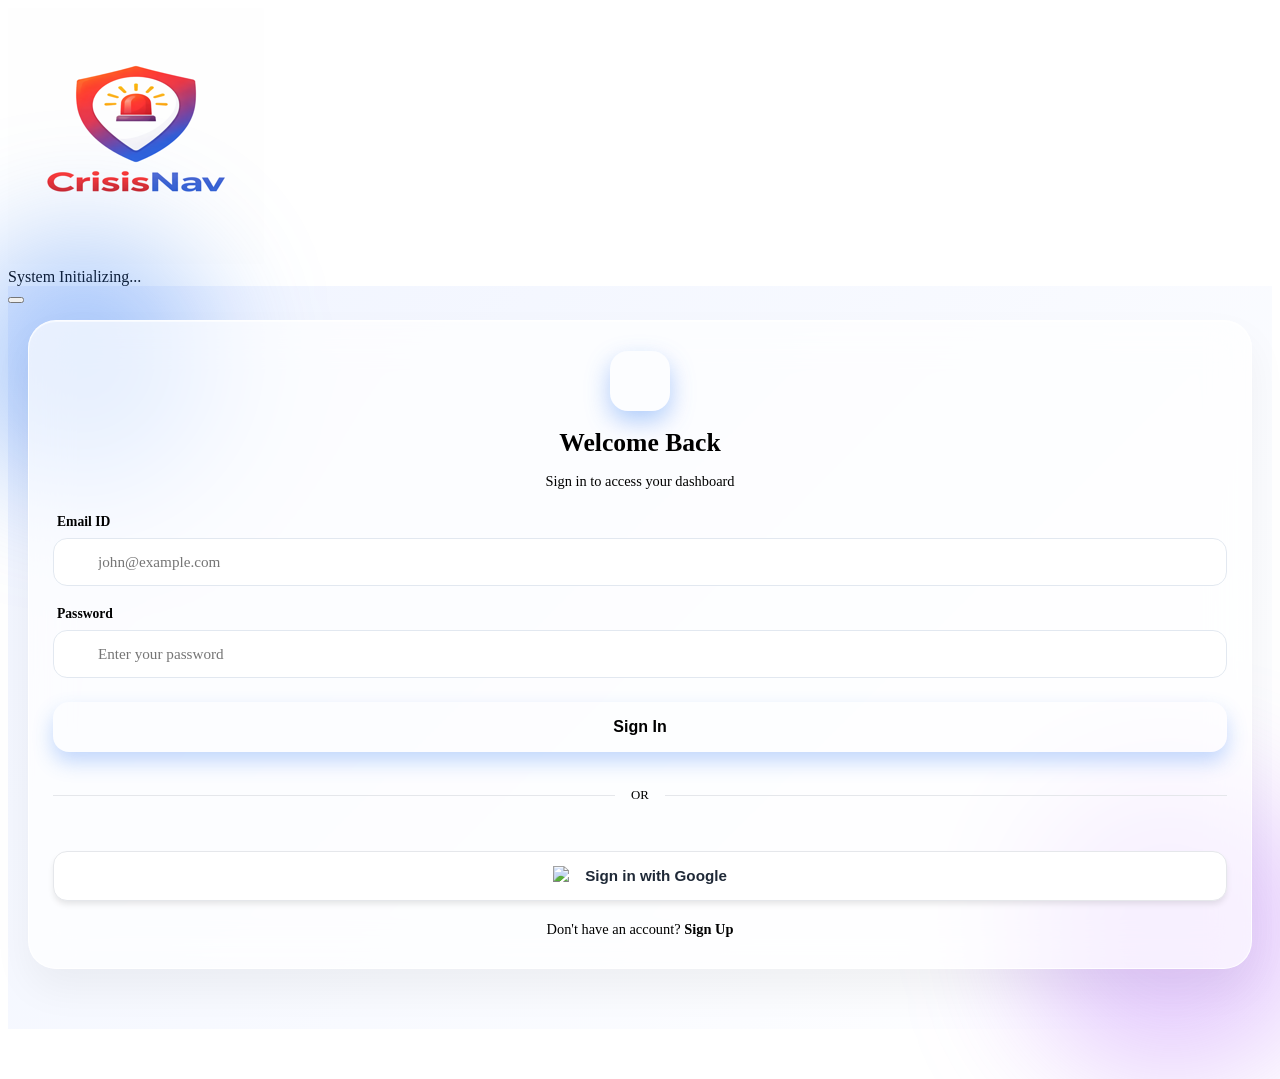
==== my-crises.html @ ae07eeb9 "feat: PWA transformation, profile/auth sync, and new mission-control branding" ====
<!DOCTYPE html>
<html lang="en">
<head>
    <meta charset="UTF-8">
    <meta name="viewport" content="width=device-width, initial-scale=1.0">
    <title>My Crises - Crisis Navigation System</title>
    <!-- Fonts -->
    <link rel="preconnect" href="https://fonts.googleapis.com">
    <link rel="preconnect" href="https://fonts.gstatic.com" crossorigin>
    <link href="https://fonts.googleapis.com/css2?family=Inter:wght@400;500;600;700&family=Outfit:wght@500;600;700&display=swap" rel="stylesheet">
    <!-- Icons -->
    <script src="https://unpkg.com/@phosphor-icons/web@2.0.3"></script>
    <meta name="theme-color" content="#3b82f6">
    <link rel="manifest" href="manifest.json">
    <link rel="apple-touch-icon" href="assets/logo.png">

    <!-- PWA Registration -->
    <script>
        if ('serviceWorker' in navigator) {
            window.addEventListener('load', () => {
                navigator.serviceWorker.register('service-worker.js')
                    .then(reg => console.log('Service Worker Registered'))
                    .catch(err => console.log('Service Worker Registration Failed:', err));
            });
        }
    </script>
    
    <!-- Instant Auth Guard & Logout -->
    <script type="module">
        import { supabase } from './supabase.js'
        
        const { data: { session }, error } = await supabase.auth.getSession();
        
        if (!session && localStorage.getItem('isLoggedIn') !== 'true') {
            window.location.replace('signin.html');
        } else if (session) {
            // Ensure localStorage reflects Supabase state for legacy code
            localStorage.setItem('isLoggedIn', 'true');
        }

        // Handle Logout
        document.querySelectorAll('.logout-btn').forEach(btn => {
            btn.addEventListener('click', async (e) => {
                e.preventDefault();
                await supabase.auth.signOut();
                localStorage.removeItem('isLoggedIn');
                window.location.replace('signin.html');
            });
        });
    </script>
</head>
<body>
    <!-- Loading Overlay -->
    <div id="loading-overlay">
        <div class="loader-content">
            <img src="assets/logo.png" class="loader-logo" alt="CrisisNav Logo">
            <div class="loader-progress-container">
                <div class="loader-progress-bar"></div>
            </div>
            <div class="loader-status">System Initializing...</div>
        </div>
    </div>

    <div class="menu-overlay" id="menu-overlay"></div>
    <div class="side-menu" id="side-menu">
        <div class="menu-header">
            <div class="menu-logo">
                <i class="ph-fill ph-shield-check"></i>
                <h2>CrisisNav</h2>
            </div>

            <div class="menu-user-info">
                <div class="menu-user-avatar">
                    <img src="https://images.unsplash.com/photo-1539571696357-5a69c17a67c6?w=100&h=100&fit=crop" alt="Avatar" class="profile-pic-img">
                </div>
                <div class="menu-user-details">
                    <h3 class="profile-display-name">User</h3>
                    <p class="profile-display-role">Crisis Responder</p>
                </div>
            </div>
        </div>
        <div class="menu-links">
            <a href="index.html" class="menu-link"><i class="ph-bold ph-house"></i> Home</a>
            <a href="my-crises.html" class="menu-link active"><i class="ph-bold ph-briefcase"></i> My Crises</a>
            <a href="reports.html" class="menu-link"><i class="ph-bold ph-file-text"></i> Reports</a>
            <a href="settings.html" class="menu-link"><i class="ph-bold ph-gear"></i> Settings</a>
            <a href="profile.html" class="menu-link"><i class="ph-bold ph-user-circle"></i> Profile</a>
        </div>
        <div class="menu-recent-activity">
            <h3>Recent System Activity</h3>
            <div id="sidebar-activity-list" class="sidebar-activity-list">
                <!-- Activities will be injected here by JS -->
                <div class="sidebar-activity-placeholder">No activities recorded in this session</div>
            </div>
        </div>
        <div class="menu-footer">
            <a href="#" class="logout-btn"><i class="ph-bold ph-sign-out"></i> Log Out</a>
        </div>
    </div>

    <div class="app-container">
        <!-- Header -->
        <header class="app-header">
            <div class="header-left">
                <button id="menu-toggle" class="icon-btn"><i class="ph-bold ph-list"></i></button>
                <h1 class="app-title">My Crises</h1>
            </div>
            <div class="header-right">
                <div class="profile-pic">
                    <img src="https://images.unsplash.com/photo-1539571696357-5a69c17a67c6?w=100&h=100&fit=crop" alt="Profile">
                </div>
            </div>
        </header>

        <!-- Main Content -->
        <main class="app-main">
            <!-- Active Crises -->
            <section class="activity-section">
                <div class="section-header">
                    <h3>Active Emergencies</h3>
                    <div class="step-count-badge" style="width:24px;height:24px;font-size:0.8rem">1</div>
                </div>
                <div class="activity-list">
                    <div class="activity-item" style="padding: 12px; border: 1px solid #3b82f644; border-radius: 12px; background: #fff; box-shadow: 0 4px 12px rgba(59, 130, 246, 0.1);">
                        <div class="activity-icon fire"><i class="ph-fill ph-fire"></i></div>
                        <div class="activity-content">
                            <p style="font-size: 1rem; font-weight: 700; margin-bottom: 4px;">Building Fire</p>
                            <span style="color: var(--fire); font-weight: 600;">Status: Evacuating</span>
                        </div>
                        <button class="more-btn"><i class="ph-bold ph-caret-right"></i></button>
                    </div>
                </div>
            </section>

            <!-- Past Crises -->
            <section class="activity-section">
                <div class="section-header">
                    <h3>Past Incidents</h3>
                </div>
                <div class="activity-list">
                    <!-- Past Incident 1 -->
                    <div class="activity-item">
                        <div class="activity-icon" style="background: var(--medical);"><i class="ph-fill ph-heartbeat"></i></div>
                        <div class="activity-content">
                            <p>Medical Emergency - Floor 3</p>
                            <span>Resolved • Oct 12, 2023</span>
                        </div>
                    </div>
                    <!-- Past Incident 2 -->
                    <div class="activity-item">
                        <div class="activity-icon" style="background: var(--chemical);"><i class="ph-fill ph-flask"></i></div>
                        <div class="activity-content">
                            <p>Chemical Spill - Lab B</p>
                            <span>Resolved • Sep 04, 2023</span>
                        </div>
                    </div>
                    <!-- Past Incident 3 -->
                    <div class="activity-item">
                        <div class="activity-icon" style="background: var(--accident);"><i class="ph-fill ph-car-profile"></i></div>
                        <div class="activity-content">
                            <p>Vehicle Collision - Parking</p>
                            <span>Resolved • May 22, 2023</span>
                        </div>
                    </div>
                </div>
            </section>
        </main>

        <!-- Bottom Tab Bar -->
        <nav class="app-nav">
            <button class="nav-item">
                <i class="ph-bold ph-house"></i>
                <span>Home</span>
            </button>
            <button class="nav-item active">
                <div class="nav-badge">1</div>
                <i class="ph-fill ph-briefcase"></i>
                <span>My Crisis</span>
            </button>
            <button id="voice-btn" class="nav-mic-btn">
                <div class="mic-inner">
                    <i class="ph-fill ph-microphone"></i>
                </div>
            </button>
            <button class="nav-item">
                <i class="ph-bold ph-file-text"></i>
                <span>Reports</span>
            </button>
            <button class="nav-item">
                <i class="ph-bold ph-gear"></i>
                <span>Settings</span>
            </button>
        </nav>
    </div>

    <!-- Smart Recommendation Modal (Reused) -->
    <div id="recommendation-modal" class="modal-overlay">
        <div class="modal-content glass-card">
            <div class="modal-header">
                <div class="ai-badge"><i class="ph-fill ph-sparkles"></i> AI Recommendation</div>
                <button id="close-recommendation" class="close-btn">&times;</button>
            </div>
            <div class="modal-body">
                <h2 id="rec-title">Detected Crisis</h2>
                <p id="rec-desc">Are you experiencing a situation? Here is the suggested response flow.</p>
                <div id="rec-suggestion" class="suggestion-box">
                </div>
            </div>
            <div class="modal-footer">
                <button id="btn-cancel-rec" class="btn-secondary">Ignore</button>
                <button id="btn-approve-rec" class="btn-primary">Start Flow</button>
            </div>
        </div>
    </div>

    <script src="app.js"></script>
</body>
</html>
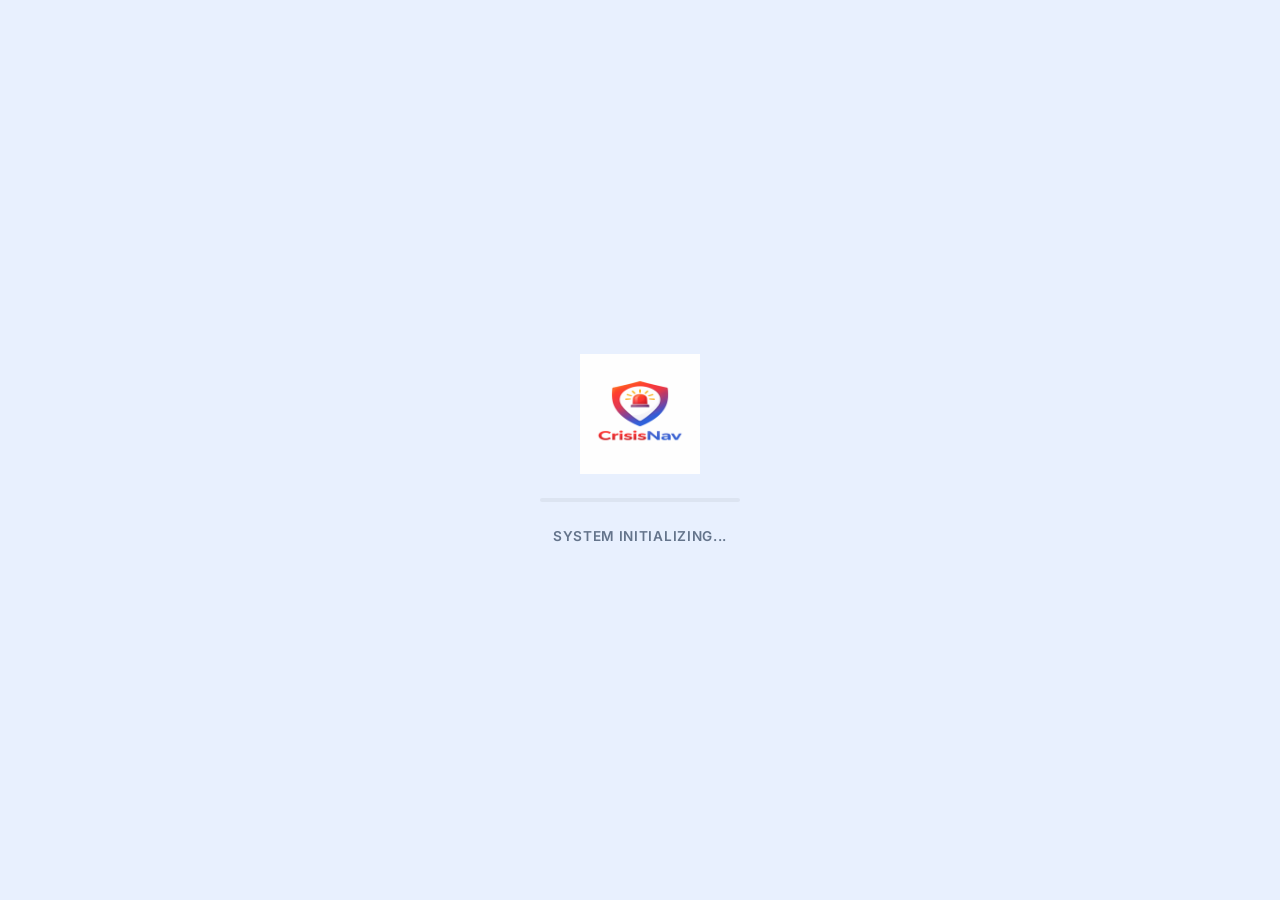
==== commit b828cd46: "feat: Premium UI/UX Overhaul - Mission Control Redesign" ====
--- a/my-crises.html
+++ b/my-crises.html
@@ -10,6 +10,7 @@
     <link href="https://fonts.googleapis.com/css2?family=Inter:wght@400;500;600;700&family=Outfit:wght@500;600;700&display=swap" rel="stylesheet">
     <!-- Icons -->
     <script src="https://unpkg.com/@phosphor-icons/web@2.0.3"></script>
+    <link rel="stylesheet" href="style.css">
     <meta name="theme-color" content="#3b82f6">
     <link rel="manifest" href="manifest.json">
     <link rel="apple-touch-icon" href="assets/logo.png">
@@ -118,16 +119,20 @@
             <section class="activity-section">
                 <div class="section-header">
                     <h3>Active Emergencies</h3>
-                    <div class="step-count-badge" style="width:24px;height:24px;font-size:0.8rem">1</div>
+                    <div class="step-count-badge" style="background: var(--fire); color: white; width:26px; height:26px;">1</div>
                 </div>
                 <div class="activity-list">
-                    <div class="activity-item" style="padding: 12px; border: 1px solid #3b82f644; border-radius: 12px; background: #fff; box-shadow: 0 4px 12px rgba(59, 130, 246, 0.1);">
-                        <div class="activity-icon fire"><i class="ph-fill ph-fire"></i></div>
-                        <div class="activity-content">
-                            <p style="font-size: 1rem; font-weight: 700; margin-bottom: 4px;">Building Fire</p>
-                            <span style="color: var(--fire); font-weight: 600;">Status: Evacuating</span>
+                    <div class="setting-card haptic-btn" style="border-left: 4px solid var(--fire); background: rgba(239, 68, 68, 0.05);">
+                        <div class="setting-item" style="border: none; padding: 0;">
+                            <div class="setting-info">
+                                <div class="setting-icon-box" style="background: var(--fire); color: white;"><i class="ph-fill ph-fire"></i></div>
+                                <div class="setting-text">
+                                    <h4>Building Fire</h4>
+                                    <p style="color: var(--fire); font-weight: 700;">Status: Mandatory Evacuation</p>
+                                </div>
+                            </div>
+                            <button class="icon-btn" style="color: var(--fire);"><i class="ph-bold ph-caret-right"></i></button>
                         </div>
-                        <button class="more-btn"><i class="ph-bold ph-caret-right"></i></button>
                     </div>
                 </div>
             </section>
@@ -135,31 +140,33 @@
             <!-- Past Crises -->
             <section class="activity-section">
                 <div class="section-header">
-                    <h3>Past Incidents</h3>
+                    <h3>Incident Archive</h3>
                 </div>
                 <div class="activity-list">
                     <!-- Past Incident 1 -->
-                    <div class="activity-item">
-                        <div class="activity-icon" style="background: var(--medical);"><i class="ph-fill ph-heartbeat"></i></div>
-                        <div class="activity-content">
-                            <p>Medical Emergency - Floor 3</p>
-                            <span>Resolved • Oct 12, 2023</span>
+                    <div class="setting-card">
+                        <div class="setting-item">
+                            <div class="setting-info">
+                                <div class="setting-icon-box" style="background: var(--medical); color: white;"><i class="ph-fill ph-heartbeat"></i></div>
+                                <div class="setting-text">
+                                    <h4>Medical Emergency - Room 302</h4>
+                                    <p>Resolved successfully • Oct 12, 2023</p>
+                                </div>
+                            </div>
+                            <i class="ph-bold ph-check-circle" style="color: #10b981; font-size: 20px;"></i>
                         </div>
                     </div>
                     <!-- Past Incident 2 -->
-                    <div class="activity-item">
-                        <div class="activity-icon" style="background: var(--chemical);"><i class="ph-fill ph-flask"></i></div>
-                        <div class="activity-content">
-                            <p>Chemical Spill - Lab B</p>
-                            <span>Resolved • Sep 04, 2023</span>
-                        </div>
-                    </div>
-                    <!-- Past Incident 3 -->
-                    <div class="activity-item">
-                        <div class="activity-icon" style="background: var(--accident);"><i class="ph-fill ph-car-profile"></i></div>
-                        <div class="activity-content">
-                            <p>Vehicle Collision - Parking</p>
-                            <span>Resolved • May 22, 2023</span>
+                    <div class="setting-card">
+                        <div class="setting-item">
+                            <div class="setting-info">
+                                <div class="setting-icon-box" style="background: var(--chemical); color: white;"><i class="ph-fill ph-flask"></i></div>
+                                <div class="setting-text">
+                                    <h4>Chemical Spill - Laboratory B</h4>
+                                    <p>Resolved by Hazmat • Sep 04, 2023</p>
+                                </div>
+                            </div>
+                            <i class="ph-bold ph-check-circle" style="color: #10b981; font-size: 20px;"></i>
                         </div>
                     </div>
                 </div>
--- a/style.css
+++ b/style.css
@@ -0,0 +1,1560 @@
+:root {
+    --bg-color: #e8f0fe;
+    --primary-blue: #3b82f6;
+    --text-dark: #1e293b;
+    --text-muted: #64748b;
+    --white: #ffffff;
+    --fire: #ef4444;
+    --accident: #f59e0b;
+    --chemical: #06b6d4;
+    --medical: #3b82f6;
+    --glass-bg: rgba(255, 255, 255, 0.85);
+    --glass-border: rgba(255, 255, 255, 0.5);
+    --shadow: 0 12px 40px rgba(0, 0, 0, 0.08);
+    --radius: 24px;
+    --font-main: 'Inter', sans-serif;
+    --font-heading: 'Outfit', sans-serif;
+
+    /* Advanced Glass Levels */
+    --glass-1: rgba(255, 255, 255, 0.7);
+    --glass-2: rgba(255, 255, 255, 0.1);
+    --glass-border: rgba(255, 255, 255, 0.4);
+
+    /* Premium Shadows */
+    --shadow-soft: 0 10px 30px -10px rgba(0, 0, 0, 0.1);
+    --shadow-deep: 0 20px 50px -15px rgba(0, 0, 0, 0.2);
+    --shadow-glow: 0 0 20px rgba(59, 130, 246, 0.15);
+
+    /* Interaction Tokens */
+    --haptic-scale: scale(0.97);
+    --haptic-glow: 0 0 15px rgba(59, 130, 246, 0.4);
+}
+
+/* Base UI Evolution */
+.glass-card {
+    background: var(--glass-bg);
+    backdrop-filter: blur(12px);
+    -webkit-backdrop-filter: blur(12px);
+    border: 1px solid var(--glass-border);
+    border-radius: var(--radius);
+    box-shadow: var(--shadow-soft);
+}
+
+.premium-card {
+    background: linear-gradient(135deg, rgba(255, 255, 255, 0.9), rgba(255, 255, 255, 0.7));
+    border: 1px solid rgba(255, 255, 255, 0.8);
+    border-radius: var(--radius);
+    box-shadow: var(--shadow-deep);
+    transition: all 0.3s cubic-bezier(0.4, 0, 0.2, 1);
+}
+
+.premium-card:hover {
+    transform: translateY(-4px);
+    box-shadow: 0 25px 60px -20px rgba(0, 0, 0, 0.15);
+}
+
+.haptic-btn {
+    transition: all 0.2s cubic-bezier(0.4, 0, 0.2, 1);
+}
+
+.haptic-btn:active {
+    transform: var(--haptic-scale);
+}
+
+.glow-btn:hover {
+    box-shadow: var(--haptic-glow);
+}
+
+/* Premium Settings Components */
+.setting-card {
+    background: var(--glass-bg);
+    backdrop-filter: blur(12px);
+    -webkit-backdrop-filter: blur(12px);
+    border: 1px solid var(--glass-border);
+    border-radius: var(--radius);
+    padding: 24px;
+    margin-bottom: 24px;
+    box-shadow: var(--shadow-soft);
+    position: relative;
+    overflow: hidden;
+    transition: all 0.3s ease;
+}
+
+.setting-card:hover {
+    box-shadow: var(--shadow-deep);
+    border-color: rgba(59, 130, 246, 0.3);
+}
+
+.setting-card-title {
+    font-size: 0.85rem;
+    font-weight: 700;
+    color: var(--text-muted);
+    text-transform: uppercase;
+    letter-spacing: 0.1em;
+    margin-bottom: 20px;
+    display: block;
+}
+
+.setting-item {
+    display: flex;
+    align-items: center;
+    justify-content: space-between;
+    padding: 18px 0;
+    border-bottom: 1px solid rgba(0, 0, 0, 0.05);
+}
+
+.setting-item:last-child {
+    border-bottom: none;
+    padding-bottom: 0;
+}
+
+.setting-info {
+    display: flex;
+    align-items: center;
+    gap: 16px;
+}
+
+.setting-icon-box {
+    width: 44px;
+    height: 44px;
+    border-radius: 12px;
+    background: rgba(59, 130, 246, 0.1);
+    color: var(--primary-blue);
+    display: flex;
+    align-items: center;
+    justify-content: center;
+    font-size: 22px;
+    transition: all 0.3s ease;
+}
+
+.setting-item:hover .setting-icon-box {
+    background: var(--primary-blue);
+    color: var(--white);
+    transform: scale(1.05);
+}
+
+.setting-text h4 {
+    font-size: 1rem;
+    font-weight: 700;
+    color: var(--text-dark);
+    margin-bottom: 4px;
+}
+
+.setting-text p {
+    font-size: 0.8rem;
+    color: var(--text-muted);
+}
+
+.premium-toggle {
+    width: 52px;
+    height: 28px;
+    background: #cbd5e1;
+    border-radius: 30px;
+    position: relative;
+    cursor: pointer;
+    transition: all 0.4s cubic-bezier(0.175, 0.885, 0.32, 1.275);
+    border: 1px solid rgba(0,0,0,0.05);
+}
+
+.premium-toggle.on {
+    background: var(--primary-blue);
+    box-shadow: 0 0 15px rgba(59, 130, 246, 0.3);
+}
+
+.premium-toggle::after {
+    content: '';
+    position: absolute;
+    top: 3px;
+    left: 3px;
+    width: 22px;
+    height: 22px;
+    background: white;
+    border-radius: 50%;
+    transition: all 0.4s cubic-bezier(0.175, 0.885, 0.32, 1.275);
+    box-shadow: 0 2px 8px rgba(0,0,0,0.15);
+}
+
+.premium-toggle.on::after {
+    left: calc(100% - 25px);
+}
+
+/* Loading Overlay */
+#loading-overlay {
+    position: fixed;
+    top: 0;
+    left: 0;
+    width: 100%;
+    height: 100%;
+    background: var(--bg-color);
+    z-index: 9999;
+    display: flex;
+    flex-direction: column;
+    align-items: center;
+    justify-content: center;
+    transition: opacity 0.6s ease, visibility 0.6s;
+    backdrop-filter: blur(10px);
+    -webkit-backdrop-filter: blur(10px);
+}
+
+#loading-overlay.fade-out {
+    opacity: 0;
+    visibility: hidden;
+}
+
+.loader-content {
+    text-align: center;
+    display: flex;
+    flex-direction: column;
+    align-items: center;
+    gap: 24px;
+}
+
+.loader-logo {
+    width: 120px;
+    height: 120px;
+    object-fit: contain;
+    animation: pulse-logo 2s infinite ease-in-out;
+}
+
+.loader-progress-container {
+    width: 200px;
+    height: 4px;
+    background: rgba(0, 0, 0, 0.05);
+    border-radius: 10px;
+    overflow: hidden;
+    position: relative;
+}
+
+.loader-progress-bar {
+    width: 100%;
+    height: 100%;
+    background: linear-gradient(90deg, var(--primary-blue), #6366f1);
+    position: absolute;
+    left: -100%;
+    animation: progress-load 2s infinite ease-in-out;
+}
+
+.loader-status {
+    font-size: 0.85rem;
+    font-weight: 600;
+    color: var(--text-muted);
+    letter-spacing: 0.05em;
+    text-transform: uppercase;
+}
+
+@keyframes pulse-logo {
+
+    0%,
+    100% {
+        transform: scale(1);
+        opacity: 1;
+    }
+
+    50% {
+        transform: scale(1.05);
+        opacity: 0.8;
+    }
+}
+
+@keyframes progress-load {
+    0% {
+        left: -100%;
+    }
+
+    50% {
+        left: 0;
+    }
+
+    100% {
+        left: 100%;
+    }
+}
+
+[data-theme='dark'] {
+    --bg-color: #0f172a;
+    --text-dark: #f8fafc;
+    --text-muted: #94a3b8;
+    --white: #1e293b;
+    --glass-bg: rgba(30, 41, 59, 0.85);
+    --glass-border: rgba(255, 255, 255, 0.1);
+    --shadow: 0 12px 40px rgba(0, 0, 0, 0.3);
+    --primary-blue: #60a5fa;
+}
+
+body {
+    background: radial-gradient(circle at top right, #f8fafc, #e2e8f0);
+    /* Subtle dashboard grid */
+    background-image: 
+        radial-gradient(var(--primary-blue) 0.5px, transparent 0.5px), 
+        radial-gradient(var(--primary-blue) 0.5px, #e2e8f0 0.5px);
+    background-size: 40px 40px;
+    background-position: 0 0, 20px 20px;
+    background-attachment: fixed;
+    min-height: 100vh;
+    font-family: var(--font-main);
+    color: var(--text-dark);
+    line-height: 1.5;
+    overflow-x: hidden;
+}
+
+[data-theme='dark'] body {
+    background: radial-gradient(circle at top right, #0f172a, #020617);
+    background-image: 
+        radial-gradient(rgba(59, 130, 246, 0.1) 0.5px, transparent 0.5px), 
+        radial-gradient(rgba(59, 130, 246, 0.1) 0.5px, #020617 0.5px);
+    background-size: 40px 40px;
+}
+
+/* Premium Navigation Glows */
+.nav-item.active {
+    color: var(--primary-blue);
+    position: relative;
+    text-shadow: 0 0 10px rgba(59, 130, 246, 0.3);
+}
+
+.nav-item.active::after {
+    content: '';
+    position: absolute;
+    top: -10px;
+    left: 50%;
+    transform: translateX(-50%);
+    width: 4px;
+    height: 4px;
+    background: var(--primary-blue);
+    border-radius: 50%;
+    box-shadow: 0 0 10px var(--primary-blue);
+}
+
+* {
+    margin: 0;
+    padding: 0;
+    box-sizing: border-box;
+    -webkit-tap-highlight-color: transparent;
+}
+
+body {
+    font-family: var(--font-main);
+    background: linear-gradient(135deg, #dbeafe 0%, #e0e7ff 100%);
+    color: var(--text-dark);
+    min-height: 100vh;
+    display: flex;
+    justify-content: center;
+    overflow-x: hidden;
+}
+
+.app-container {
+    width: 100%;
+    max-width: 480px;
+    height: 100vh;
+    background: var(--bg-color);
+    position: relative;
+    display: flex;
+    flex-direction: column;
+    box-shadow: 0 0 50px rgba(0, 0, 0, 0.1);
+    overflow: hidden;
+}
+
+/* Header */
+.app-header {
+    padding: 24px 20px;
+    display: flex;
+    align-items: center;
+    justify-content: space-between;
+    background: transparent;
+}
+
+.header-left {
+    display: flex;
+    align-items: center;
+    gap: 12px;
+}
+
+.icon-btn {
+    background: none;
+    border: none;
+    font-size: 24px;
+    color: var(--text-dark);
+    cursor: pointer;
+}
+
+.app-title {
+    font-family: var(--font-heading);
+    font-size: 1.1rem;
+    font-weight: 600;
+}
+
+.profile-pic {
+    width: 40px;
+    height: 40px;
+    border-radius: 50%;
+    overflow: hidden;
+    border: 2px solid var(--white);
+}
+
+.profile-pic img {
+    width: 100%;
+    height: 100%;
+    object-fit: crop;
+}
+
+.auth-buttons {
+    display: flex;
+    gap: 8px;
+    align-items: center;
+}
+
+.btn-signin {
+    color: var(--primary-blue);
+    font-size: 0.85rem;
+    font-weight: 600;
+    text-decoration: none;
+    padding: 6px 8px;
+    transition: opacity 0.2s;
+}
+
+.btn-signin:active {
+    opacity: 0.7;
+}
+
+.btn-signup {
+    background: var(--primary-blue);
+    color: var(--white);
+    font-size: 0.85rem;
+    font-weight: 600;
+    text-decoration: none;
+    padding: 6px 14px;
+    border-radius: 20px;
+    box-shadow: 0 4px 10px rgba(59, 130, 246, 0.3);
+    transition: transform 0.2s;
+}
+
+.btn-signup:active {
+    transform: scale(0.95);
+}
+
+/* Main */
+.app-main {
+    flex: 1;
+    overflow-y: auto;
+    padding: 0 20px 100px;
+    display: flex;
+    flex-direction: column;
+    gap: 24px;
+}
+
+.app-main::-webkit-scrollbar {
+    width: 0;
+}
+
+/* Emergency Banner */
+.emergency-banner {
+    background: var(--white);
+    padding: 20px;
+    border-radius: var(--radius);
+    display: flex;
+    align-items: center;
+    gap: 16px;
+    box-shadow: var(--shadow);
+}
+
+.banner-icon {
+    width: 48px;
+    height: 48px;
+    background: #ffedd5;
+    color: #f97316;
+    border-radius: 12px;
+    display: flex;
+    align-items: center;
+    justify-content: center;
+    font-size: 24px;
+}
+
+.banner-content h2 {
+    font-size: 1rem;
+    font-weight: 700;
+    margin-bottom: 4px;
+}
+
+.banner-content p {
+    font-size: 0.85rem;
+    color: var(--text-muted);
+}
+
+/* Crisis Categories */
+.category-grid {
+    display: grid;
+    grid-template-columns: repeat(4, 1fr);
+    gap: 12px;
+    margin-bottom: 20px;
+}
+
+.category-btn {
+    background: var(--white);
+    border: none;
+    border-radius: 16px;
+    padding: 12px 8px;
+    display: flex;
+    flex-direction: column;
+    align-items: center;
+    gap: 8px;
+    box-shadow: var(--shadow);
+    cursor: pointer;
+    transition: transform 0.2s;
+}
+
+.category-btn:active {
+    transform: scale(0.95);
+}
+
+.category-btn.toggle-btn {
+    border: 1px dashed var(--glass-border);
+    background: rgba(255, 255, 255, 0.4);
+    opacity: 0.8;
+}
+
+.category-btn.toggle-btn:hover {
+    opacity: 1;
+    background: var(--white);
+    border-style: solid;
+    border-color: var(--primary-blue);
+}
+
+.category-icon {
+    width: 40px;
+    height: 40px;
+    border-radius: 12px;
+    display: flex;
+    align-items: center;
+    justify-content: center;
+    font-size: 20px;
+    color: var(--white);
+}
+
+.category-btn.fire .category-icon {
+    background: var(--fire);
+}
+
+.category-btn.accident .category-icon {
+    background: var(--accident);
+}
+
+.category-btn.chemical .category-icon {
+    background: var(--chemical);
+}
+
+.category-btn.medical .category-icon {
+    background: var(--medical);
+}
+
+.category-btn span {
+    font-size: 0.7rem;
+    font-weight: 600;
+    color: var(--text-dark);
+}
+
+.report-other-btn {
+    width: 100%;
+    background: #eff6ff;
+    color: var(--primary-blue);
+    border: 1px dashed #bfdbfe;
+    padding: 12px;
+    border-radius: 12px;
+    font-weight: 600;
+    font-size: 0.9rem;
+    cursor: pointer;
+}
+
+/* Steps Section */
+.steps-section {
+    background: var(--white);
+    border-radius: var(--radius);
+    padding: 24px 20px;
+    box-shadow: var(--shadow);
+}
+
+.section-header {
+    display: flex;
+    align-items: center;
+    justify-content: space-between;
+    margin-bottom: 24px;
+}
+
+.header-info {
+    display: flex;
+    align-items: center;
+    gap: 12px;
+}
+
+.step-count-badge {
+    width: 32px;
+    height: 32px;
+    background: #dbeafe;
+    color: var(--primary-blue);
+    border-radius: 50%;
+    display: flex;
+    align-items: center;
+    justify-content: center;
+    font-weight: 800;
+    font-size: 1.1rem;
+}
+
+.header-text h3 {
+    font-size: 1rem;
+    font-weight: 700;
+    margin-bottom: 2px;
+}
+
+.header-text p {
+    font-size: 0.75rem;
+    color: var(--text-muted);
+}
+
+.more-btn {
+    background: #f1f5f9;
+    border: none;
+    width: 32px;
+    height: 32px;
+    border-radius: 8px;
+    color: var(--text-muted);
+    cursor: pointer;
+}
+
+/* Step Card "Screen" Display */
+.steps-list {
+    position: relative;
+    height: 200px;
+    /* Fixed height for consistent screen feel */
+    margin-bottom: 24px;
+    perspective: 1000px;
+}
+
+.step-card {
+    position: absolute;
+    inset: 0;
+    background: linear-gradient(145deg, var(--white), #f8fafc);
+    border-radius: 28px;
+    padding: 32px 24px;
+    display: flex;
+    flex-direction: column;
+    align-items: center;
+    text-align: center;
+    gap: 20px;
+    box-shadow: 0 20px 40px rgba(0, 0, 0, 0.05), inset 0 0 0 1px rgba(255, 255, 255, 0.8);
+    transition: all 0.5s cubic-bezier(0.16, 1, 0.3, 1);
+    border: 1px solid rgba(59, 130, 246, 0.1);
+}
+
+.step-card.active {
+    opacity: 1;
+    transform: translateZ(0);
+    animation: screenPulse 4s infinite alternate ease-in-out;
+}
+
+@keyframes screenPulse {
+    0% {
+        border-color: rgba(59, 130, 246, 0.1);
+        box-shadow: 0 20px 40px rgba(0, 0, 0, 0.05);
+    }
+
+    100% {
+        border-color: rgba(59, 130, 246, 0.3);
+        box-shadow: 0 20px 50px rgba(59, 130, 246, 0.1);
+    }
+}
+
+.step-card.exit-left {
+    opacity: 0;
+    transform: translateX(-50px) rotateY(-10deg);
+}
+
+.step-card.enter-right {
+    opacity: 0;
+    transform: translateX(50px) rotateY(10deg);
+}
+
+.step-card-icon {
+    width: 64px;
+    height: 64px;
+    border-radius: 20px;
+    background: #eff6ff;
+    color: var(--primary-blue);
+    display: flex;
+    align-items: center;
+    justify-content: center;
+    font-size: 32px;
+    margin-bottom: 8px;
+    box-shadow: 0 8px 20px rgba(59, 130, 246, 0.15);
+}
+
+.step-card-icon.fire {
+    background: #fee2e2;
+    color: var(--fire);
+}
+
+.step-card-icon.warning {
+    background: #ffedd5;
+    color: var(--accident);
+}
+
+.step-card-icon.info {
+    background: #e0f2fe;
+    color: var(--primary-blue);
+}
+
+.step-card-body h3 {
+    font-size: 1.25rem;
+    font-weight: 700;
+    color: var(--text-dark);
+    margin-bottom: 8px;
+    line-height: 1.2;
+}
+
+.step-card-body p {
+    font-size: 0.95rem;
+    color: var(--text-muted);
+    line-height: 1.5;
+}
+
+/* Progress Indicator */
+.step-progress-dots {
+    display: flex;
+    justify-content: center;
+    gap: 8px;
+    margin-bottom: 16px;
+}
+
+.progress-dot {
+    width: 8px;
+    height: 8px;
+    border-radius: 50%;
+    background: #e2e8f0;
+    transition: all 0.3s;
+}
+
+.progress-dot.active {
+    width: 24px;
+    border-radius: 4px;
+    background: var(--primary-blue);
+}
+
+.step-check.completed {
+    background: #dcfce7;
+    color: #16a34a;
+    border-radius: 50%;
+}
+
+.check-box {
+    width: 20px;
+    height: 20px;
+    border: 2px solid #e2e8f0;
+    border-radius: 6px;
+}
+
+.next-step-btn {
+    width: 100%;
+    background: var(--primary-blue);
+    color: var(--white);
+    border: none;
+    padding: 16px;
+    border-radius: 16px;
+    display: flex;
+    flex-direction: column;
+    align-items: center;
+    gap: 4px;
+    cursor: pointer;
+    position: relative;
+    box-shadow: 0 10px 20px rgba(59, 130, 246, 0.2);
+}
+
+.next-step-btn span {
+    font-weight: 700;
+    font-size: 1rem;
+}
+
+.next-step-btn i {
+    position: absolute;
+    right: 20px;
+    top: 50%;
+    transform: translateY(-50%);
+    font-size: 20px;
+}
+
+.next-step-btn small {
+    font-size: 0.7rem;
+    opacity: 0.8;
+}
+
+/* Activity Section */
+.activity-section {
+    margin-bottom: 20px;
+}
+
+.activity-list {
+    background: var(--white);
+    border-radius: var(--radius);
+    padding: 16px;
+    display: flex;
+    flex-direction: column;
+    gap: 16px;
+    box-shadow: var(--shadow);
+}
+
+.activity-item {
+    display: flex;
+    align-items: center;
+    gap: 12px;
+}
+
+.activity-icon {
+    width: 32px;
+    height: 32px;
+    border-radius: 8px;
+    display: flex;
+    align-items: center;
+    justify-content: center;
+    font-size: 16px;
+    color: var(--white);
+}
+
+.activity-icon.fire {
+    background: var(--fire);
+}
+
+.activity-content {
+    flex: 1;
+}
+
+.activity-content p {
+    font-size: 0.8rem;
+    font-weight: 500;
+}
+
+.activity-content span {
+    font-size: 0.7rem;
+    color: var(--text-muted);
+}
+
+.activity-time {
+    font-size: 0.75rem;
+    color: var(--text-muted);
+}
+
+/* Bottom Nav */
+.app-nav {
+    position: absolute;
+    bottom: 0;
+    left: 0;
+    right: 0;
+    background: var(--white);
+    height: 80px;
+    display: flex;
+    align-items: center;
+    justify-content: space-around;
+    padding: 0 10px 10px;
+    border-top: 1px solid #f1f5f9;
+}
+
+.nav-item {
+    background: none;
+    border: none;
+    display: flex;
+    flex-direction: column;
+    align-items: center;
+    gap: 4px;
+    color: var(--text-muted);
+    cursor: pointer;
+    position: relative;
+}
+
+.nav-item.active {
+    color: var(--primary-blue);
+}
+
+.nav-item i {
+    font-size: 24px;
+}
+
+.nav-mic-btn {
+    background: none;
+    border: none;
+    margin-top: -40px;
+    z-index: 10;
+    cursor: pointer;
+}
+
+.mic-inner {
+    width: 64px;
+    height: 64px;
+    background: var(--primary-blue);
+    color: var(--white);
+    border-radius: 50%;
+    display: flex;
+    align-items: center;
+    justify-content: center;
+    font-size: 28px;
+    box-shadow: 0 8px 25px rgba(59, 130, 246, 0.4);
+    border: 4px solid var(--white);
+    transition: all 0.3s cubic-bezier(0.175, 0.885, 0.32, 1.275);
+}
+
+.nav-mic-btn:active .mic-inner {
+    transform: scale(0.9);
+}
+
+.nav-mic-btn.active .mic-inner {
+    background: var(--fire);
+    box-shadow: 0 8px 25px rgba(239, 68, 68, 0.4);
+    animation: pulse-voice 1.5s infinite;
+}
+
+@keyframes pulse-voice {
+    0% {
+        box-shadow: 0 0 0 0 rgba(239, 68, 68, 0.4);
+    }
+
+    70% {
+        box-shadow: 0 0 0 15px rgba(239, 68, 68, 0);
+    }
+
+    100% {
+        box-shadow: 0 0 0 0 rgba(239, 68, 68, 0);
+    }
+}
+
+.nav-item span {
+    font-size: 0.7rem;
+    font-weight: 600;
+}
+
+.nav-badge {
+    position: absolute;
+    top: -5px;
+    right: 5px;
+    background: var(--fire);
+    color: var(--white);
+    font-size: 0.6rem;
+    font-weight: 800;
+    width: 16px;
+    height: 16px;
+    border-radius: 50%;
+    display: flex;
+    align-items: center;
+    justify-content: center;
+    border: 2px solid var(--white);
+}
+
+/* Recommendation Modal */
+.modal-overlay {
+    position: fixed;
+    inset: 0;
+    background: rgba(0, 0, 0, 0.5);
+    backdrop-filter: blur(4px);
+    display: none;
+    align-items: center;
+    justify-content: center;
+    padding: 20px;
+    z-index: 1000;
+}
+
+.modal-overlay.active {
+    display: flex;
+}
+
+.modal-content {
+    background: var(--white);
+    width: 100%;
+    max-width: 400px;
+    border-radius: var(--radius);
+    padding: 24px;
+    box-shadow: 0 20px 50px rgba(0, 0, 0, 0.2);
+    animation: modalPop 0.3s cubic-bezier(0.16, 1, 0.3, 1);
+}
+
+@keyframes modalPop {
+    from {
+        transform: scale(0.9);
+        opacity: 0;
+    }
+
+    to {
+        transform: scale(1);
+        opacity: 1;
+    }
+}
+
+.modal-header {
+    display: flex;
+    justify-content: space-between;
+    align-items: center;
+    margin-bottom: 20px;
+}
+
+.ai-badge {
+    background: linear-gradient(135deg, #a855f7, #3b82f6);
+    color: var(--white);
+    padding: 6px 14px;
+    border-radius: 99px;
+    font-size: 0.75rem;
+    font-weight: 700;
+    display: flex;
+    align-items: center;
+    gap: 6px;
+}
+
+.close-btn {
+    background: none;
+    border: none;
+    font-size: 24px;
+    color: var(--text-muted);
+    cursor: pointer;
+}
+
+.modal-body h2 {
+    font-size: 1.25rem;
+    font-weight: 700;
+    margin-bottom: 8px;
+}
+
+.modal-body p {
+    font-size: 0.9rem;
+    color: var(--text-muted);
+    margin-bottom: 20px;
+}
+
+.suggestion-box {
+    background: #f8fafc;
+    border-radius: 16px;
+    padding: 16px;
+    border: 1px solid #e2e8f0;
+    margin-bottom: 24px;
+}
+
+.modal-footer {
+    display: flex;
+    gap: 12px;
+}
+
+.modal-footer button {
+    flex: 1;
+    padding: 14px;
+    border-radius: 12px;
+    font-weight: 600;
+    font-size: 0.95rem;
+    cursor: pointer;
+    border: none;
+}
+
+.btn-secondary {
+    background: #f1f5f9;
+    color: var(--text-dark);
+}
+
+.btn-primary {
+    background: var(--primary-blue);
+    color: var(--white);
+}
+
+/* Toast Notification */
+.toast-container {
+    position: fixed;
+    top: 24px;
+    left: 50%;
+    transform: translateX(-50%);
+    z-index: 9999;
+    display: flex;
+    flex-direction: column;
+    gap: 12px;
+    width: 90%;
+    max-width: 400px;
+    pointer-events: none;
+}
+
+.toast {
+    background: rgba(255, 255, 255, 0.95);
+    backdrop-filter: blur(12px);
+    -webkit-backdrop-filter: blur(12px);
+    border-radius: 16px;
+    padding: 16px 20px;
+    display: flex;
+    align-items: center;
+    gap: 14px;
+    box-shadow: 0 16px 40px rgba(0, 0, 0, 0.12);
+    border: 1px solid rgba(255, 255, 255, 0.8);
+    transform: translateY(-100px);
+    opacity: 0;
+    transition: all 0.5s cubic-bezier(0.175, 0.885, 0.32, 1.275);
+}
+
+.toast.show {
+    transform: translateY(0);
+    opacity: 1;
+}
+
+.toast-icon {
+    font-size: 28px;
+    display: flex;
+    align-items: center;
+    justify-content: center;
+}
+
+.toast-content {
+    flex: 1;
+    display: flex;
+    flex-direction: column;
+}
+
+.toast-title {
+    font-size: 0.95rem;
+    font-weight: 700;
+    color: var(--text-dark);
+    margin-bottom: 2px;
+}
+
+.toast-message {
+    font-size: 0.85rem;
+    color: var(--text-muted);
+}
+
+@keyframes fadeInUp {
+    from {
+        opacity: 0;
+        transform: translateY(20px);
+    }
+
+    to {
+        opacity: 1;
+        transform: translateY(0);
+    }
+}
+
+.app-main>* {
+    animation: fadeInUp 0.5s ease forwards;
+}
+
+.app-main>*:nth-child(2) {
+    animation-delay: 0.1s;
+}
+
+.app-main>*:nth-child(3) {
+    animation-delay: 0.2s;
+}
+
+.app-main>*:nth-child(4) {
+    animation-delay: 0.3s;
+}
+
+/* Side Menu / Drawer */
+.menu-overlay {
+    position: fixed;
+    inset: 0;
+    background: rgba(15, 23, 42, 0.5);
+    backdrop-filter: blur(4px);
+    z-index: 100;
+    opacity: 0;
+    visibility: hidden;
+    transition: all 0.3s ease;
+}
+
+.side-menu {
+    position: fixed;
+    top: 0;
+    left: -280px;
+    width: 280px;
+    height: 100%;
+    background: var(--white);
+    z-index: 101;
+    transition: all 0.3s cubic-bezier(0.16, 1, 0.3, 1);
+    padding: 32px 24px;
+    box-shadow: 20px 0 50px rgba(0, 0, 0, 0.1);
+    display: flex;
+    flex-direction: column;
+}
+
+.menu-open .menu-overlay {
+    opacity: 1;
+    visibility: visible;
+}
+
+.menu-open .side-menu {
+    left: 0;
+}
+
+.menu-header {
+    margin-bottom: 40px;
+}
+
+.menu-logo {
+    display: flex;
+    align-items: center;
+    gap: 12px;
+}
+
+.menu-logo i {
+    font-size: 32px;
+    color: var(--primary-blue);
+}
+
+.menu-logo h2 {
+    font-family: var(--font-heading);
+    font-size: 1.25rem;
+    font-weight: 700;
+}
+
+.menu-user-info {
+    display: flex;
+    align-items: center;
+    gap: 16px;
+    padding: 24px 16px;
+    margin-bottom: 32px;
+    background: rgba(59, 130, 246, 0.05);
+    border-radius: 20px;
+    border: 1px solid rgba(59, 130, 246, 0.1);
+}
+
+.menu-user-avatar {
+    width: 48px;
+    height: 48px;
+    border-radius: 14px;
+    overflow: hidden;
+    background: var(--white);
+    border: 2px solid var(--white);
+    box-shadow: 0 4px 12px rgba(59, 130, 246, 0.15);
+}
+
+.menu-user-avatar img {
+    width: 100%;
+    height: 100%;
+    object-fit: crop;
+}
+
+.menu-user-details {
+    display: flex;
+    flex-direction: column;
+    gap: 2px;
+}
+
+.menu-user-details h3 {
+    font-size: 0.95rem;
+    font-weight: 700;
+    color: var(--text-dark);
+}
+
+.menu-user-details p {
+    font-size: 0.75rem;
+    color: var(--text-muted);
+    font-weight: 600;
+}
+
+.menu-links {
+    display: flex;
+    flex-direction: column;
+    gap: 12px;
+    flex: 1;
+}
+
+.menu-link {
+    display: flex;
+    align-items: center;
+    gap: 16px;
+    padding: 14px 16px;
+    border-radius: 12px;
+    text-decoration: none;
+    color: var(--text-dark);
+    font-weight: 600;
+    font-size: 0.95rem;
+    transition: all 0.2s;
+}
+
+.menu-link:hover {
+    background: #f1f5f9;
+    color: var(--primary-blue);
+}
+
+.menu-link.active {
+    background: #eff6ff;
+    color: var(--primary-blue);
+}
+
+.menu-link i {
+    font-size: 22px;
+}
+
+.menu-footer {
+    padding-top: 24px;
+    border-top: 1px solid #f1f5f9;
+}
+
+.logout-btn {
+    display: flex;
+    align-items: center;
+    gap: 16px;
+    color: var(--fire);
+    font-weight: 700;
+    text-decoration: none;
+    font-size: 0.95rem;
+}
+
+/* Sidebar Recent Activity */
+.menu-recent-activity {
+    margin-top: 24px;
+    padding-top: 24px;
+    border-top: 1px solid #f1f5f9;
+}
+
+.menu-recent-activity h3 {
+    font-size: 0.75rem;
+    font-weight: 700;
+    color: var(--text-muted);
+    text-transform: uppercase;
+    letter-spacing: 0.05em;
+    margin-bottom: 16px;
+}
+
+.sidebar-activity-list {
+    display: flex;
+    flex-direction: column;
+    gap: 16px;
+}
+
+.sidebar-activity-item {
+    display: flex;
+    gap: 12px;
+    align-items: flex-start;
+    animation: fadeInUp 0.4s ease forwards;
+}
+
+.sidebar-activity-icon {
+    width: 28px;
+    height: 28px;
+    border-radius: 8px;
+    background: #f1f5f9;
+    display: flex;
+    align-items: center;
+    justify-content: center;
+    font-size: 14px;
+    flex-shrink: 0;
+    color: var(--primary-blue);
+}
+
+.sidebar-activity-info p {
+    font-size: 0.85rem;
+    color: var(--text-dark);
+    font-weight: 500;
+    line-height: 1.3;
+    margin-bottom: 2px;
+}
+
+.sidebar-activity-info span {
+    font-size: 0.7rem;
+    color: var(--text-muted);
+}
+
+.sidebar-activity-placeholder {
+    font-size: 0.8rem;
+    color: var(--text-muted);
+    font-style: italic;
+    padding: 8px 0;
+    opacity: 0.7;
+}
+
+[data-theme="dark"] .menu-recent-activity {
+    border-top-color: rgba(255, 255, 255, 0.05);
+}
+
+[data-theme="dark"] .sidebar-activity-icon {
+    background: rgba(255, 255, 255, 0.1);
+}
+
+[data-theme="dark"] .sidebar-activity-info p {
+    color: rgba(255, 255, 255, 0.9);
+}
+
+/* Search Bar Integration */
+.search-container {
+    position: relative;
+    margin-bottom: 24px;
+    display: flex;
+    align-items: center;
+    background: var(--white);
+    border-radius: 16px;
+    padding: 2px 16px;
+    box-shadow: 0 10px 25px rgba(0, 0, 0, 0.05);
+    border: 1px solid rgba(0, 0, 0, 0.05);
+    transition: all 0.3s cubic-bezier(0.4, 0, 0.2, 1);
+}
+
+.search-container:focus-within {
+    box-shadow: 0 15px 35px rgba(59, 130, 246, 0.1);
+    border-color: rgba(59, 130, 246, 0.2);
+    transform: translateY(-2px);
+}
+
+.search-icon {
+    font-size: 20px;
+    color: var(--text-muted);
+    margin-right: 12px;
+}
+
+#crisis-search {
+    flex: 1;
+    border: none;
+    background: transparent;
+    padding: 14px 0;
+    font-size: 0.95rem;
+    font-family: var(--font-main);
+    color: var(--text-dark);
+    outline: none;
+}
+
+.voice-indicator {
+    color: var(--primary-blue);
+    font-size: 18px;
+    display: flex;
+    align-items: center;
+    justify-content: center;
+    width: 32px;
+    height: 32px;
+    border-radius: 50%;
+    background: #eff6ff;
+}
+
+#crisis-search::placeholder {
+    color: var(--text-muted);
+    opacity: 0.7;
+}
+
+[data-theme="dark"] .search-container {
+    background: rgba(255, 255, 255, 0.05);
+    border-color: rgba(255, 255, 255, 0.1);
+}
+
+[data-theme="dark"] .voice-indicator {
+    background: rgba(59, 130, 246, 0.15);
+}
+
+/* =========================================================
+   App Tour / Guided Onboarding Styles
+   ========================================================= */
+.tour-overlay {
+    position: fixed;
+    inset: 0;
+    background: rgba(15, 23, 42, 0.7);
+    backdrop-filter: blur(2px);
+    z-index: 9998;
+    opacity: 0;
+    transition: opacity 0.4s ease;
+    pointer-events: none;
+}
+
+.tour-overlay.active {
+    opacity: 1;
+    pointer-events: auto;
+}
+
+.tour-target {
+    position: relative !important;
+    z-index: 9999 !important;
+    background: var(--white) !important;
+    border-radius: 12px;
+    box-shadow: 0 0 0 4px rgba(16, 185, 129, 0.4), 0 10px 30px rgba(0, 0, 0, 0.3) !important;
+    animation: tour-pulse-highlight 2s infinite;
+    pointer-events: none;
+    /* Let them click "Next" on the tooltip instead */
+}
+
+@keyframes tour-pulse-highlight {
+    0% {
+        box-shadow: 0 0 0 0 rgba(16, 185, 129, 0.6), 0 10px 30px rgba(0, 0, 0, 0.3);
+    }
+
+    70% {
+        box-shadow: 0 0 0 10px rgba(16, 185, 129, 0), 0 10px 30px rgba(0, 0, 0, 0.3);
+    }
+
+    100% {
+        box-shadow: 0 0 0 0 rgba(16, 185, 129, 0), 0 10px 30px rgba(0, 0, 0, 0.3);
+    }
+}
+
+[data-theme="dark"] .tour-target {
+    background: #1e293b !important;
+}
+
+.tour-tooltip {
+    position: absolute;
+    background: linear-gradient(135deg, #1e293b, #0f172a);
+    color: var(--white);
+    padding: 20px;
+    border-radius: 16px;
+    width: 280px;
+    z-index: 10000;
+    opacity: 0;
+    transition: all 0.4s cubic-bezier(0.175, 0.885, 0.32, 1.275);
+    box-shadow: 0 20px 40px rgba(0, 0, 0, 0.4);
+    border: 1px solid rgba(255, 255, 255, 0.1);
+    transform: translateY(20px);
+    display: none;
+}
+
+.tour-tooltip.visible {
+    opacity: 1;
+    transform: translateY(0);
+    display: block;
+}
+
+.tour-tooltip-content {
+    display: flex;
+    gap: 12px;
+    align-items: flex-start;
+}
+
+.tour-tooltip-icon {
+    font-size: 24px;
+    color: #10b981;
+}
+
+.tour-tooltip-text {
+    flex: 1;
+}
+
+.tour-tooltip h4 {
+    font-size: 0.95rem;
+    font-weight: 700;
+    margin-bottom: 6px;
+    font-family: var(--font-heading);
+}
+
+.tour-tooltip p {
+    font-size: 0.85rem;
+    color: #cbd5e1;
+    line-height: 1.5;
+    margin-bottom: 16px;
+}
+
+.tour-tooltip-footer {
+    display: flex;
+    justify-content: space-between;
+    align-items: center;
+}
+
+.tour-steps-indicator {
+    font-size: 0.75rem;
+    font-weight: 600;
+    color: #94a3b8;
+}
+
+.tour-next-btn {
+    background: #10b981;
+    color: white;
+    border: none;
+    padding: 8px 16px;
+    border-radius: 8px;
+    font-weight: 700;
+    font-size: 0.85rem;
+    cursor: pointer;
+    transition: background 0.2s;
+}
+
+.tour-next-btn:active {
+    background: #059669;
+}
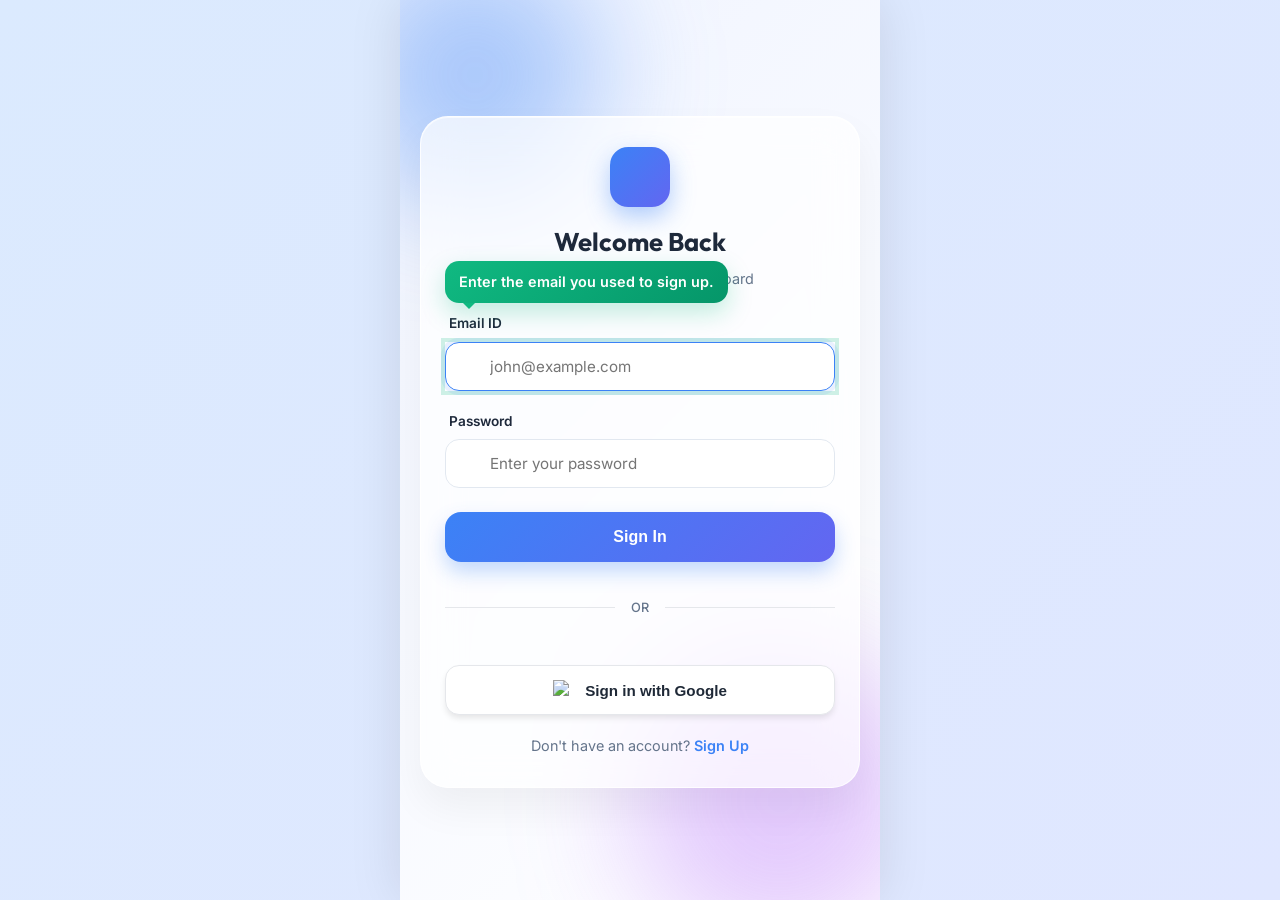
==== commit 56750808: "chore: remove Supabase and implement standalone LocalAuth system" ====
--- a/my-crises.html
+++ b/my-crises.html
@@ -28,7 +28,7 @@
     
     <!-- Instant Auth Guard & Logout -->
     <script type="module">
-        import { supabase } from './supabase.js'
+        import { supabase } from './auth_service.js'
         
         const { data: { session }, error } = await supabase.auth.getSession();
         
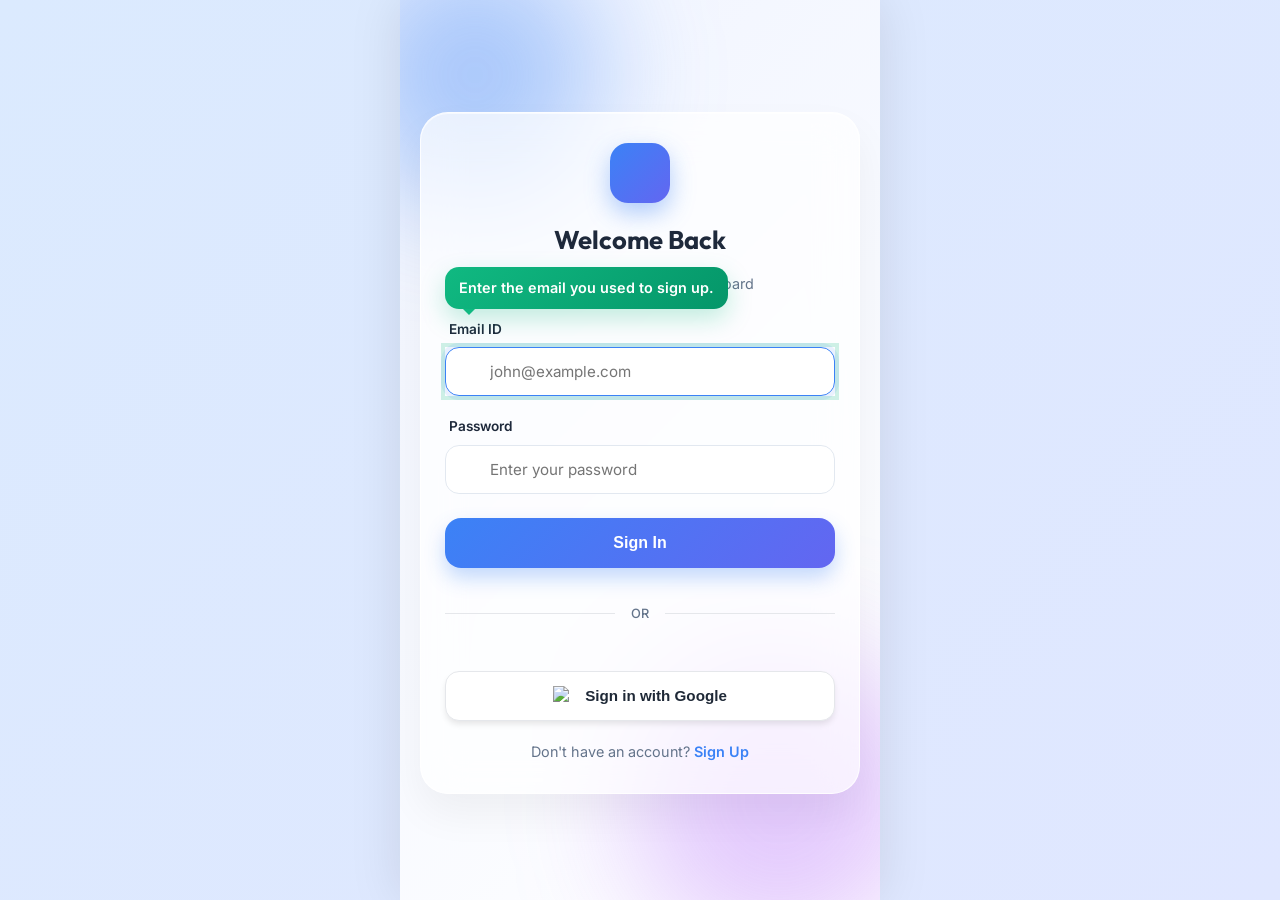
==== commit 8417ec53: "feat: re-integrate global guidance and manual tour triggers across all tabs" ====
--- a/my-crises.html
+++ b/my-crises.html
@@ -86,6 +86,9 @@
             <a href="reports.html" class="menu-link"><i class="ph-bold ph-file-text"></i> Reports</a>
             <a href="settings.html" class="menu-link"><i class="ph-bold ph-gear"></i> Settings</a>
             <a href="profile.html" class="menu-link"><i class="ph-bold ph-user-circle"></i> Profile</a>
+            <a href="#" class="menu-link" id="btn-start-tutorial" style="border-top: 1px solid rgba(0,0,0,0.05); margin-top: 8px; padding-top: 12px; color: #10b981;">
+                <i class="ph-bold ph-magic-wand"></i> Quick Tutorial
+            </a>
         </div>
         <div class="menu-recent-activity">
             <h3>Recent System Activity</h3>
@@ -106,7 +109,10 @@
                 <button id="menu-toggle" class="icon-btn"><i class="ph-bold ph-list"></i></button>
                 <h1 class="app-title">My Crises</h1>
             </div>
-            <div class="header-right">
+            <div class="header-right" style="display: flex; align-items: center; gap: 12px;">
+                <button id="help-trigger" class="icon-btn" style="background: rgba(16, 185, 129, 0.1); color: #10b981; border-radius: 50%; width: 32px; height: 32px; display: flex; align-items: center; justify-content: center;">
+                    <i class="ph-bold ph-question"></i>
+                </button>
                 <div class="profile-pic">
                     <img src="https://images.unsplash.com/photo-1539571696357-5a69c17a67c6?w=100&h=100&fit=crop" alt="Profile">
                 </div>
--- a/style.css
+++ b/style.css
@@ -325,10 +325,12 @@
     box-shadow: 0 0 10px var(--primary-blue);
 }
 
-* {
+html, body {
     margin: 0;
     padding: 0;
-    box-sizing: border-box;
+    width: 100%;
+    height: 100%;
+    overflow-x: hidden;
     -webkit-tap-highlight-color: transparent;
 }
 
@@ -338,8 +340,8 @@
     color: var(--text-dark);
     min-height: 100vh;
     display: flex;
-    justify-content: center;
-    overflow-x: hidden;
+    flex-direction: column;
+    align-items: center;
 }
 
 .app-container {
@@ -351,7 +353,8 @@
     display: flex;
     flex-direction: column;
     box-shadow: 0 0 50px rgba(0, 0, 0, 0.1);
-    overflow: hidden;
+    overflow: hidden; /* Prevent internal spill */
+    background-attachment: fixed;
 }
 
 /* Header */
@@ -440,6 +443,7 @@
     display: flex;
     flex-direction: column;
     gap: 24px;
+    width: 100%; /* Ensure it fills container */
 }
 
 .app-main::-webkit-scrollbar {
@@ -483,7 +487,7 @@
 /* Crisis Categories */
 .category-grid {
     display: grid;
-    grid-template-columns: repeat(4, 1fr);
+    grid-template-columns: repeat(auto-fit, minmax(85px, 1fr));
     gap: 12px;
     margin-bottom: 20px;
 }
@@ -1077,12 +1081,11 @@
     padding: 16px 20px;
     display: flex;
     align-items: center;
-    gap: 14px;
-    box-shadow: 0 16px 40px rgba(0, 0, 0, 0.12);
-    border: 1px solid rgba(255, 255, 255, 0.8);
-    transform: translateY(-100px);
-    opacity: 0;
-    transition: all 0.5s cubic-bezier(0.175, 0.885, 0.32, 1.275);
+    gap: 16px;
+    box-shadow: 0 15px 35px rgba(0, 0, 0, 0.1);
+    border: 1px solid rgba(0, 0, 0, 0.05);
+    animation: slideIn 0.4s cubic-bezier(0.175, 0.885, 0.32, 1.275) forwards;
+    pointer-events: auto;
 }
 
 .toast.show {
@@ -1116,32 +1119,17 @@
 }
 
 @keyframes fadeInUp {
-    from {
-        opacity: 0;
-        transform: translateY(20px);
-    }
-
-    to {
-        opacity: 1;
-        transform: translateY(0);
-    }
-}
-
-.app-main>* {
+    from { opacity: 0; transform: translateY(20px); }
+    to { opacity: 1; transform: translateY(0); }
+}
+
+.app-main > * {
     animation: fadeInUp 0.5s ease forwards;
 }
 
-.app-main>*:nth-child(2) {
-    animation-delay: 0.1s;
-}
-
-.app-main>*:nth-child(3) {
-    animation-delay: 0.2s;
-}
-
-.app-main>*:nth-child(4) {
-    animation-delay: 0.3s;
-}
+.app-main > *:nth-child(2) { animation-delay: 0.1s; }
+.app-main > *:nth-child(3) { animation-delay: 0.2s; }
+.app-main > *:nth-child(4) { animation-delay: 0.3s; }
 
 /* Side Menu / Drawer */
 .menu-overlay {
@@ -1163,20 +1151,15 @@
     height: 100%;
     background: var(--white);
     z-index: 101;
-    transition: all 0.3s cubic-bezier(0.16, 1, 0.3, 1);
+    transition: transform 0.4s cubic-bezier(0.16, 1, 0.3, 1);
     padding: 32px 24px;
     box-shadow: 20px 0 50px rgba(0, 0, 0, 0.1);
     display: flex;
     flex-direction: column;
 }
 
-.menu-open .menu-overlay {
-    opacity: 1;
-    visibility: visible;
-}
-
 .menu-open .side-menu {
-    left: 0;
+    transform: translateX(280px);
 }
 
 .menu-header {
@@ -1224,13 +1207,7 @@
 .menu-user-avatar img {
     width: 100%;
     height: 100%;
-    object-fit: crop;
-}
-
-.menu-user-details {
-    display: flex;
-    flex-direction: column;
-    gap: 2px;
+    object-fit: cover;
 }
 
 .menu-user-details h3 {
@@ -1261,22 +1238,12 @@
     text-decoration: none;
     color: var(--text-dark);
     font-weight: 600;
-    font-size: 0.95rem;
     transition: all 0.2s;
 }
 
-.menu-link:hover {
-    background: #f1f5f9;
-    color: var(--primary-blue);
-}
-
-.menu-link.active {
+.menu-link:hover, .menu-link.active {
     background: #eff6ff;
     color: var(--primary-blue);
-}
-
-.menu-link i {
-    font-size: 22px;
 }
 
 .menu-footer {
@@ -1291,7 +1258,6 @@
     color: var(--fire);
     font-weight: 700;
     text-decoration: none;
-    font-size: 0.95rem;
 }
 
 /* Sidebar Recent Activity */
@@ -1307,69 +1273,22 @@
     color: var(--text-muted);
     text-transform: uppercase;
     letter-spacing: 0.05em;
-    margin-bottom: 16px;
+    margin-bottom: 12px;
 }
 
 .sidebar-activity-list {
     display: flex;
     flex-direction: column;
-    gap: 16px;
+    gap: 12px;
 }
 
 .sidebar-activity-item {
     display: flex;
-    gap: 12px;
-    align-items: flex-start;
-    animation: fadeInUp 0.4s ease forwards;
-}
-
-.sidebar-activity-icon {
-    width: 28px;
-    height: 28px;
-    border-radius: 8px;
-    background: #f1f5f9;
-    display: flex;
-    align-items: center;
-    justify-content: center;
-    font-size: 14px;
-    flex-shrink: 0;
-    color: var(--primary-blue);
-}
-
-.sidebar-activity-info p {
+    gap: 10px;
     font-size: 0.85rem;
-    color: var(--text-dark);
-    font-weight: 500;
-    line-height: 1.3;
-    margin-bottom: 2px;
-}
-
-.sidebar-activity-info span {
-    font-size: 0.7rem;
-    color: var(--text-muted);
-}
-
-.sidebar-activity-placeholder {
-    font-size: 0.8rem;
-    color: var(--text-muted);
-    font-style: italic;
-    padding: 8px 0;
-    opacity: 0.7;
-}
-
-[data-theme="dark"] .menu-recent-activity {
-    border-top-color: rgba(255, 255, 255, 0.05);
-}
-
-[data-theme="dark"] .sidebar-activity-icon {
-    background: rgba(255, 255, 255, 0.1);
-}
-
-[data-theme="dark"] .sidebar-activity-info p {
-    color: rgba(255, 255, 255, 0.9);
-}
-
-/* Search Bar Integration */
+}
+
+/* Search Bar */
 .search-container {
     position: relative;
     margin-bottom: 24px;
@@ -1378,21 +1297,8 @@
     background: var(--white);
     border-radius: 16px;
     padding: 2px 16px;
-    box-shadow: 0 10px 25px rgba(0, 0, 0, 0.05);
+    box-shadow: var(--shadow-soft);
     border: 1px solid rgba(0, 0, 0, 0.05);
-    transition: all 0.3s cubic-bezier(0.4, 0, 0.2, 1);
-}
-
-.search-container:focus-within {
-    box-shadow: 0 15px 35px rgba(59, 130, 246, 0.1);
-    border-color: rgba(59, 130, 246, 0.2);
-    transform: translateY(-2px);
-}
-
-.search-icon {
-    font-size: 20px;
-    color: var(--text-muted);
-    margin-right: 12px;
 }
 
 #crisis-search {
@@ -1400,41 +1306,43 @@
     border: none;
     background: transparent;
     padding: 14px 0;
-    font-size: 0.95rem;
-    font-family: var(--font-main);
-    color: var(--text-dark);
     outline: none;
 }
 
-.voice-indicator {
-    color: var(--primary-blue);
-    font-size: 18px;
-    display: flex;
-    align-items: center;
-    justify-content: center;
-    width: 32px;
-    height: 32px;
-    border-radius: 50%;
-    background: #eff6ff;
-}
-
-#crisis-search::placeholder {
-    color: var(--text-muted);
-    opacity: 0.7;
-}
-
-[data-theme="dark"] .search-container {
-    background: rgba(255, 255, 255, 0.05);
-    border-color: rgba(255, 255, 255, 0.1);
-}
-
-[data-theme="dark"] .voice-indicator {
-    background: rgba(59, 130, 246, 0.15);
-}
-
-/* =========================================================
-   App Tour / Guided Onboarding Styles
-   ========================================================= */
+/* Responsive Adaptations */
+@media (max-width: 768px) {
+    :root { --radius: 20px; }
+    body { background-size: 30px 30px; }
+    .app-main { padding: 16px 16px 100px; }
+    .setting-card { padding: 16px; margin-bottom: 16px; }
+    .app-header { padding: 12px 16px; }
+    .app-title { font-size: 1.1rem; }
+    .app-nav { 
+        padding-bottom: calc(12px + env(safe-area-inset-bottom, 0px)); 
+        height: auto;
+        min-height: 70px;
+    }
+    .side-menu { width: 85%; max-width: 300px; padding: 24px 20px; }
+    .category-grid {
+        display: flex;
+        overflow-x: auto;
+        gap: 12px;
+        padding: 4px 0 16px;
+        margin: 0 -16px 20px -16px;
+        padding-left: 16px;
+        padding-right: 16px;
+        scrollbar-width: none;
+    }
+    .category-grid::-webkit-scrollbar { display: none; }
+}
+
+@media (max-width: 480px) {
+    .app-title { font-size: 1rem; }
+    .nav-item span { font-size: 10px; }
+    .profile-hero-card { padding: 24px 16px !important; }
+}
+
+/* App Tour Styles */
 .tour-overlay {
     position: fixed;
     inset: 0;
@@ -1442,42 +1350,19 @@
     backdrop-filter: blur(2px);
     z-index: 9998;
     opacity: 0;
-    transition: opacity 0.4s ease;
-    pointer-events: none;
-}
-
-.tour-overlay.active {
-    opacity: 1;
-    pointer-events: auto;
-}
+    visibility: hidden;
+    transition: all 0.4s ease;
+}
+
+.tour-overlay.active { opacity: 1; visibility: visible; }
 
 .tour-target {
     position: relative !important;
     z-index: 9999 !important;
     background: var(--white) !important;
     border-radius: 12px;
-    box-shadow: 0 0 0 4px rgba(16, 185, 129, 0.4), 0 10px 30px rgba(0, 0, 0, 0.3) !important;
-    animation: tour-pulse-highlight 2s infinite;
+    box-shadow: 0 0 0 4px rgba(16, 185, 129, 0.4);
     pointer-events: none;
-    /* Let them click "Next" on the tooltip instead */
-}
-
-@keyframes tour-pulse-highlight {
-    0% {
-        box-shadow: 0 0 0 0 rgba(16, 185, 129, 0.6), 0 10px 30px rgba(0, 0, 0, 0.3);
-    }
-
-    70% {
-        box-shadow: 0 0 0 10px rgba(16, 185, 129, 0), 0 10px 30px rgba(0, 0, 0, 0.3);
-    }
-
-    100% {
-        box-shadow: 0 0 0 0 rgba(16, 185, 129, 0), 0 10px 30px rgba(0, 0, 0, 0.3);
-    }
-}
-
-[data-theme="dark"] .tour-target {
-    background: #1e293b !important;
 }
 
 .tour-tooltip {
@@ -1489,11 +1374,9 @@
     width: 280px;
     z-index: 10000;
     opacity: 0;
-    transition: all 0.4s cubic-bezier(0.175, 0.885, 0.32, 1.275);
-    box-shadow: 0 20px 40px rgba(0, 0, 0, 0.4);
-    border: 1px solid rgba(255, 255, 255, 0.1);
     transform: translateY(20px);
     display: none;
+    transition: all 0.4s cubic-bezier(0.175, 0.885, 0.32, 1.275);
 }
 
 .tour-tooltip.visible {
@@ -1535,6 +1418,12 @@
     display: flex;
     justify-content: space-between;
     align-items: center;
+    gap: 12px;
+}
+
+.tour-tooltip-btns {
+    display: flex;
+    gap: 8px;
 }
 
 .tour-steps-indicator {
@@ -1543,18 +1432,56 @@
     color: #94a3b8;
 }
 
-.tour-next-btn {
-    background: #10b981;
-    color: white;
+.tour-next-btn, .tour-close-btn {
     border: none;
     padding: 8px 16px;
     border-radius: 8px;
     font-weight: 700;
     font-size: 0.85rem;
     cursor: pointer;
-    transition: background 0.2s;
+    transition: all 0.2s;
+}
+
+.tour-next-btn {
+    background: #10b981;
+    color: white;
 }
 
 .tour-next-btn:active {
     background: #059669;
+}
+
+.tour-close-btn {
+    background: rgba(255, 255, 255, 0.1);
+    color: #cbd5e1;
+}
+
+.tour-close-btn:hover {
+    background: rgba(255, 255, 255, 0.2);
+    color: white;
+}
+
+/* Final Mobile Polish */
+@media (max-width: 600px) {
+    .auth-container {
+        padding: 20px;
+        width: 100%;
+        min-height: 100vh;
+        border-radius: 0;
+        display: flex;
+        flex-direction: column;
+        justify-content: center;
+    }
+    
+    .auth-card {
+        padding: 24px 20px;
+        box-shadow: none;
+        background: transparent;
+        border: none;
+    }
+
+    .form-row {
+        flex-direction: column;
+        gap: 0;
+    }
 }
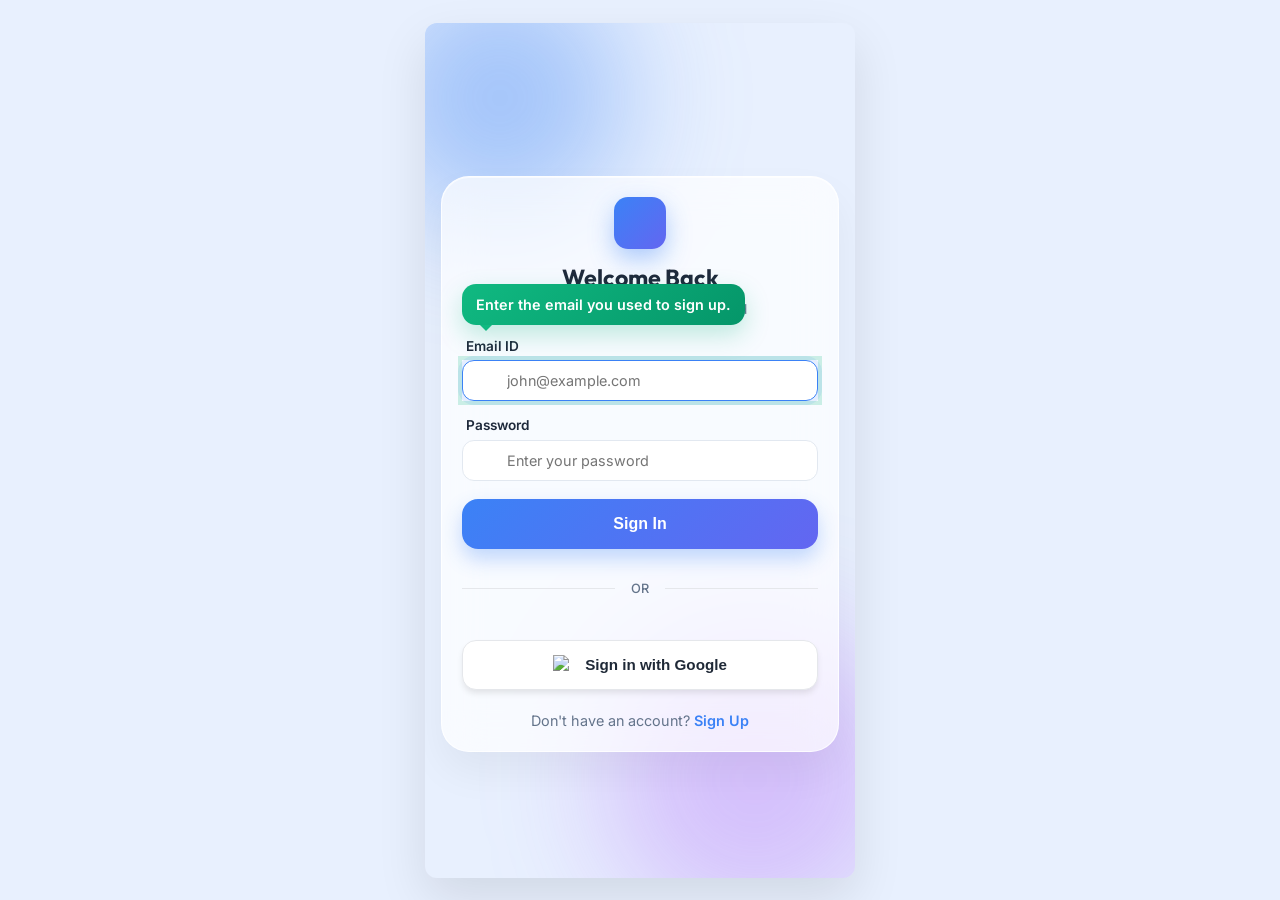
==== commit 131adfdd: "UI Overhaul: Standardized mobile-first 430px frame with clean boundaries" ====
--- a/my-crises.html
+++ b/my-crises.html
@@ -51,73 +51,73 @@
     </script>
 </head>
 <body>
-    <!-- Loading Overlay -->
-    <div id="loading-overlay">
-        <div class="loader-content">
-            <img src="assets/logo.png" class="loader-logo" alt="CrisisNav Logo">
-            <div class="loader-progress-container">
-                <div class="loader-progress-bar"></div>
-            </div>
-            <div class="loader-status">System Initializing...</div>
-        </div>
-    </div>
-
-    <div class="menu-overlay" id="menu-overlay"></div>
-    <div class="side-menu" id="side-menu">
-        <div class="menu-header">
-            <div class="menu-logo">
-                <i class="ph-fill ph-shield-check"></i>
-                <h2>CrisisNav</h2>
-            </div>
-
-            <div class="menu-user-info">
-                <div class="menu-user-avatar">
-                    <img src="https://images.unsplash.com/photo-1539571696357-5a69c17a67c6?w=100&h=100&fit=crop" alt="Avatar" class="profile-pic-img">
-                </div>
-                <div class="menu-user-details">
-                    <h3 class="profile-display-name">User</h3>
-                    <p class="profile-display-role">Crisis Responder</p>
-                </div>
-            </div>
-        </div>
-        <div class="menu-links">
-            <a href="index.html" class="menu-link"><i class="ph-bold ph-house"></i> Home</a>
-            <a href="my-crises.html" class="menu-link active"><i class="ph-bold ph-briefcase"></i> My Crises</a>
-            <a href="reports.html" class="menu-link"><i class="ph-bold ph-file-text"></i> Reports</a>
-            <a href="settings.html" class="menu-link"><i class="ph-bold ph-gear"></i> Settings</a>
-            <a href="profile.html" class="menu-link"><i class="ph-bold ph-user-circle"></i> Profile</a>
-            <a href="#" class="menu-link" id="btn-start-tutorial" style="border-top: 1px solid rgba(0,0,0,0.05); margin-top: 8px; padding-top: 12px; color: #10b981;">
-                <i class="ph-bold ph-magic-wand"></i> Quick Tutorial
-            </a>
-        </div>
-        <div class="menu-recent-activity">
-            <h3>Recent System Activity</h3>
-            <div id="sidebar-activity-list" class="sidebar-activity-list">
-                <!-- Activities will be injected here by JS -->
-                <div class="sidebar-activity-placeholder">No activities recorded in this session</div>
-            </div>
-        </div>
-        <div class="menu-footer">
-            <a href="#" class="logout-btn"><i class="ph-bold ph-sign-out"></i> Log Out</a>
-        </div>
-    </div>
-
     <div class="app-container">
-        <!-- Header -->
-        <header class="app-header">
-            <div class="header-left">
-                <button id="menu-toggle" class="icon-btn"><i class="ph-bold ph-list"></i></button>
-                <h1 class="app-title">My Crises</h1>
-            </div>
-            <div class="header-right" style="display: flex; align-items: center; gap: 12px;">
-                <button id="help-trigger" class="icon-btn" style="background: rgba(16, 185, 129, 0.1); color: #10b981; border-radius: 50%; width: 32px; height: 32px; display: flex; align-items: center; justify-content: center;">
-                    <i class="ph-bold ph-question"></i>
-                </button>
-                <div class="profile-pic">
-                    <img src="https://images.unsplash.com/photo-1539571696357-5a69c17a67c6?w=100&h=100&fit=crop" alt="Profile">
-                </div>
-            </div>
-        </header>
+        <div class="app-phone-frame">
+            <!-- Loading Overlay -->
+            <div id="loading-overlay">
+                <div class="loader-content">
+                    <img src="assets/logo.png" class="loader-logo" alt="CrisisNav Logo">
+                    <div class="loader-progress-container">
+                        <div class="loader-progress-bar"></div>
+                    </div>
+                    <div class="loader-status">System Initializing...</div>
+                </div>
+            </div>
+
+            <div class="menu-overlay" id="menu-overlay"></div>
+            <div class="side-menu" id="side-menu">
+                <div class="menu-header">
+                    <div class="menu-logo">
+                        <i class="ph-fill ph-shield-check"></i>
+                        <h2>CrisisNav</h2>
+                    </div>
+
+                    <div class="menu-user-info">
+                        <div class="menu-user-avatar">
+                            <img src="https://images.unsplash.com/photo-1539571696357-5a69c17a67c6?w=100&h=100&fit=crop" alt="Avatar" class="profile-pic-img">
+                        </div>
+                        <div class="menu-user-details">
+                            <h3 class="profile-display-name">User</h3>
+                            <p class="profile-display-role">Crisis Responder</p>
+                        </div>
+                    </div>
+                </div>
+                <div class="menu-links">
+                    <a href="index.html" class="menu-link"><i class="ph-bold ph-house"></i> Home</a>
+                    <a href="my-crises.html" class="menu-link active"><i class="ph-bold ph-briefcase"></i> My Crises</a>
+                    <a href="reports.html" class="menu-link"><i class="ph-bold ph-file-text"></i> Reports</a>
+                    <a href="settings.html" class="menu-link"><i class="ph-bold ph-gear"></i> Settings</a>
+                    <a href="profile.html" class="menu-link"><i class="ph-bold ph-user-circle"></i> Profile</a>
+                    <a href="#" class="menu-link" id="btn-start-tutorial" style="border-top: 1px solid rgba(0,0,0,0.05); margin-top: 8px; padding-top: 12px; color: #10b981;">
+                        <i class="ph-bold ph-magic-wand"></i> Quick Tutorial
+                    </a>
+                </div>
+                <div class="menu-recent-activity">
+                    <h3>Recent System Activity</h3>
+                    <div id="sidebar-activity-list" class="sidebar-activity-list">
+                        <!-- Activities will be injected here by JS -->
+                        <div class="sidebar-activity-placeholder">No activities recorded in this session</div>
+                    </div>
+                </div>
+                <div class="menu-footer">
+                    <a href="#" class="logout-btn"><i class="ph-bold ph-sign-out"></i> Log Out</a>
+                </div>
+            </div>
+            <!-- Header -->
+            <header class="app-header">
+                <div class="header-left">
+                    <button id="menu-toggle" class="icon-btn"><i class="ph-bold ph-list"></i></button>
+                    <h1 class="app-title">My Crises</h1>
+                </div>
+                <div class="header-right" style="display: flex; align-items: center; gap: 12px;">
+                    <button id="help-trigger" class="icon-btn" style="background: rgba(16, 185, 129, 0.1); color: #10b981; border-radius: 50%; width: 32px; height: 32px; display: flex; align-items: center; justify-content: center;">
+                        <i class="ph-bold ph-question"></i>
+                    </button>
+                    <div class="profile-pic">
+                        <img src="https://images.unsplash.com/photo-1539571696357-5a69c17a67c6?w=100&h=100&fit=crop" alt="Profile">
+                    </div>
+                </div>
+            </header>
 
         <!-- Main Content -->
         <main class="app-main">
--- a/style.css
+++ b/style.css
@@ -1,3 +1,9 @@
+* {
+    margin: 0;
+    padding: 0;
+    box-sizing: border-box; /* Crucial for containment */
+}
+
 :root {
     --bg-color: #e8f0fe;
     --primary-blue: #3b82f6;
@@ -282,11 +288,11 @@
 }
 
 body {
-    background: radial-gradient(circle at top right, #f8fafc, #e2e8f0);
-    /* Subtle dashboard grid */
+    background: #0f172a;
+    /* Dark focus background */
     background-image: 
-        radial-gradient(var(--primary-blue) 0.5px, transparent 0.5px), 
-        radial-gradient(var(--primary-blue) 0.5px, #e2e8f0 0.5px);
+        radial-gradient(rgba(59, 130, 246, 0.05) 0.5px, transparent 0.5px), 
+        radial-gradient(rgba(59, 130, 246, 0.05) 0.5px, #020617 0.5px);
     background-size: 40px 40px;
     background-position: 0 0, 20px 20px;
     background-attachment: fixed;
@@ -294,7 +300,12 @@
     font-family: var(--font-main);
     color: var(--text-dark);
     line-height: 1.5;
-    overflow-x: hidden;
+    margin: 0;
+    padding: 0;
+    display: flex;
+    align-items: center;
+    justify-content: center;
+    overflow: hidden; /* Prevent body scroll, only container scrolls */
 }
 
 [data-theme='dark'] body {
@@ -345,25 +356,54 @@
 }
 
 .app-container {
+    width: 100vw;
+    height: 100vh;
+    display: flex;
+    justify-content: center;
+    align-items: center;
+    overflow: hidden; /* Prevent scrolling of the whole page */
+    background: linear-gradient(135deg, #dbeafe 0%, #e0e7ff 100%);
+}
+
+.app-phone-frame {
     width: 100%;
-    max-width: 480px;
-    height: 100vh;
+    max-width: 430px;
+    height: 95vh; /* Slightly taller now without the thick bezel */
     background: var(--bg-color);
     position: relative;
     display: flex;
     flex-direction: column;
-    box-shadow: 0 0 50px rgba(0, 0, 0, 0.1);
-    overflow: hidden; /* Prevent internal spill */
-    background-attachment: fixed;
+    border-radius: 12px; /* Standard gentle rounding */
+    box-shadow: 0 20px 50px rgba(0, 0, 0, 0.1); /* Subtle elevation instead of thick border */
+    overflow: hidden;
+    z-index: 10;
+}
+
+/* Mobile Responsiveness: Go full screen on actual mobile devices */
+@media (max-width: 500px) {
+    .app-container {
+        max-width: 100%;
+        height: 100vh;
+        margin: 0;
+        border-radius: 0;
+        box-shadow: none;
+    }
+    body {
+        overflow: auto;
+        display: block;
+    }
 }
 
 /* Header */
 .app-header {
-    padding: 24px 20px;
+    width: 100%;
+    padding: 20px 20px;
     display: flex;
     align-items: center;
     justify-content: space-between;
     background: transparent;
+    z-index: 20;
+    position: relative;
 }
 
 .header-left {
@@ -439,11 +479,18 @@
 .app-main {
     flex: 1;
     overflow-y: auto;
-    padding: 0 20px 100px;
+    padding: 0 20px 100px; /* Increased side padding for clarity */
     display: flex;
     flex-direction: column;
-    gap: 24px;
-    width: 100%; /* Ensure it fills container */
+    gap: 16px;
+    width: 100%;
+    scrollbar-width: none;
+    -ms-overflow-style: none;
+    box-sizing: border-box; /* Crucial for containment */
+}
+
+.app-main::-webkit-scrollbar {
+    display: none; /* Hide scrollbar Chrome/Safari */
 }
 
 .app-main::-webkit-scrollbar {
@@ -848,14 +895,15 @@
     position: absolute;
     bottom: 0;
     left: 0;
-    right: 0;
+    width: 100%;
     background: var(--white);
     height: 80px;
     display: flex;
     align-items: center;
     justify-content: space-around;
-    padding: 0 10px 10px;
+    padding: 0 10px 12px;
     border-top: 1px solid #f1f5f9;
+    z-index: 100;
 }
 
 .nav-item {
@@ -881,8 +929,8 @@
 .nav-mic-btn {
     background: none;
     border: none;
-    margin-top: -40px;
-    z-index: 10;
+    margin-top: -45px;
+    z-index: 101;
     cursor: pointer;
 }
 
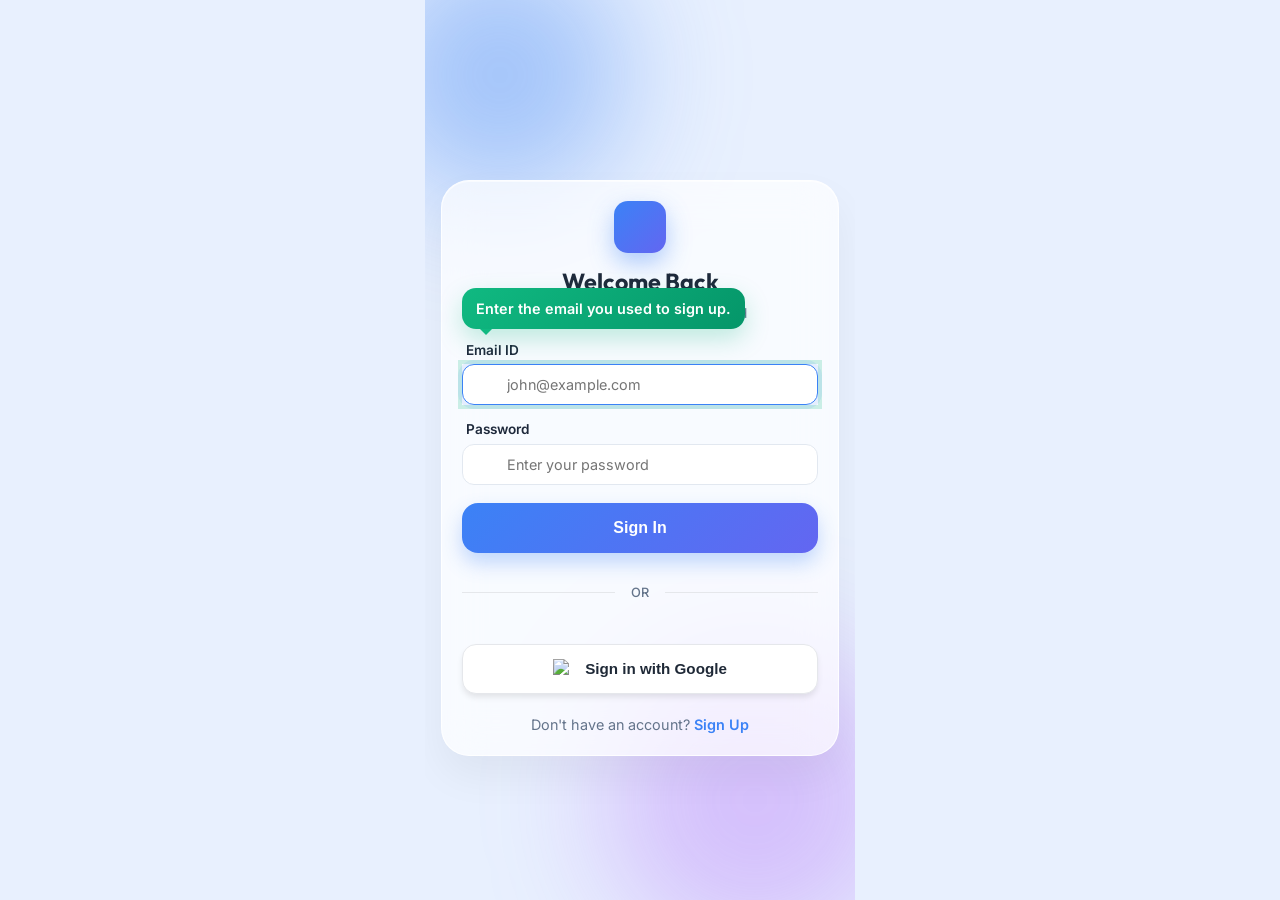
==== commit 88c91076: "feat: Implement multi-language support (23 languages) via i18n service" ====
--- a/my-crises.html
+++ b/my-crises.html
@@ -83,10 +83,10 @@
                     </div>
                 </div>
                 <div class="menu-links">
-                    <a href="index.html" class="menu-link"><i class="ph-bold ph-house"></i> Home</a>
-                    <a href="my-crises.html" class="menu-link active"><i class="ph-bold ph-briefcase"></i> My Crises</a>
-                    <a href="reports.html" class="menu-link"><i class="ph-bold ph-file-text"></i> Reports</a>
-                    <a href="settings.html" class="menu-link"><i class="ph-bold ph-gear"></i> Settings</a>
+                    <a href="index.html" class="menu-link"><i class="ph-bold ph-house"></i> <span data-i18n="nav_home">Home</span></a>
+                    <a href="my-crises.html" class="menu-link active"><i class="ph-bold ph-briefcase"></i> <span data-i18n="nav_my_crisis">My Crises</span></a>
+                    <a href="reports.html" class="menu-link"><i class="ph-bold ph-file-text"></i> <span data-i18n="nav_reports">Reports</span></a>
+                    <a href="settings.html" class="menu-link"><i class="ph-bold ph-gear"></i> <span data-i18n="nav_settings">Settings</span></a>
                     <a href="profile.html" class="menu-link"><i class="ph-bold ph-user-circle"></i> Profile</a>
                     <a href="#" class="menu-link" id="btn-start-tutorial" style="border-top: 1px solid rgba(0,0,0,0.05); margin-top: 8px; padding-top: 12px; color: #10b981;">
                         <i class="ph-bold ph-magic-wand"></i> Quick Tutorial
@@ -183,12 +183,12 @@
         <nav class="app-nav">
             <button class="nav-item">
                 <i class="ph-bold ph-house"></i>
-                <span>Home</span>
+                <span data-i18n="nav_home">Home</span>
             </button>
             <button class="nav-item active">
                 <div class="nav-badge">1</div>
                 <i class="ph-fill ph-briefcase"></i>
-                <span>My Crisis</span>
+                <span data-i18n="nav_my_crisis">My Crisis</span>
             </button>
             <button id="voice-btn" class="nav-mic-btn">
                 <div class="mic-inner">
@@ -197,11 +197,11 @@
             </button>
             <button class="nav-item">
                 <i class="ph-bold ph-file-text"></i>
-                <span>Reports</span>
+                <span data-i18n="nav_reports">Reports</span>
             </button>
             <button class="nav-item">
                 <i class="ph-bold ph-gear"></i>
-                <span>Settings</span>
+                <span data-i18n="nav_settings">Settings</span>
             </button>
         </nav>
     </div>
@@ -227,5 +227,6 @@
     </div>
 
     <script src="app.js"></script>
+    <script type="module" src="i18n.js"></script>
 </body>
 </html>
--- a/style.css
+++ b/style.css
@@ -78,12 +78,14 @@
     -webkit-backdrop-filter: blur(12px);
     border: 1px solid var(--glass-border);
     border-radius: var(--radius);
-    padding: 24px;
+    padding: 28px; /* Increased horizontal and vertical padding for premium feel */
     margin-bottom: 24px;
     box-shadow: var(--shadow-soft);
     position: relative;
     overflow: hidden;
     transition: all 0.3s ease;
+    flex-shrink: 0; /* Prevent clipping/shrinking in flex containers */
+    height: auto;
 }
 
 .setting-card:hover {
@@ -92,12 +94,12 @@
 }
 
 .setting-card-title {
-    font-size: 0.85rem;
-    font-weight: 700;
+    font-size: 0.8rem; /* Slightly smaller and more refined */
+    font-weight: 800;
     color: var(--text-muted);
     text-transform: uppercase;
-    letter-spacing: 0.1em;
-    margin-bottom: 20px;
+    letter-spacing: 0.12em;
+    margin-bottom: 28px; /* More space before the first item */
     display: block;
 }
 
@@ -105,7 +107,7 @@
     display: flex;
     align-items: center;
     justify-content: space-between;
-    padding: 18px 0;
+    padding: 20px 0; /* More vertical breath between items */
     border-bottom: 1px solid rgba(0, 0, 0, 0.05);
 }
 
@@ -117,7 +119,7 @@
 .setting-info {
     display: flex;
     align-items: center;
-    gap: 16px;
+    gap: 20px !important; /* Forces the premium gap against global overrides */
 }
 
 .setting-icon-box {
@@ -368,13 +370,13 @@
 .app-phone-frame {
     width: 100%;
     max-width: 430px;
-    height: 95vh; /* Slightly taller now without the thick bezel */
+    height: 100vh; /* Stretch to full height */
     background: var(--bg-color);
     position: relative;
     display: flex;
     flex-direction: column;
-    border-radius: 12px; /* Standard gentle rounding */
-    box-shadow: 0 20px 50px rgba(0, 0, 0, 0.1); /* Subtle elevation instead of thick border */
+    border-radius: 0; /* Removing corners to stay flush with edges as requested */
+    box-shadow: none; /* Removed shadow for the 'normal' fitted feel */
     overflow: hidden;
     z-index: 10;
 }
@@ -397,7 +399,7 @@
 /* Header */
 .app-header {
     width: 100%;
-    padding: 20px 20px;
+    padding: 24px 24px; /* Increased padding for better alignment */
     display: flex;
     align-items: center;
     justify-content: space-between;
@@ -479,7 +481,7 @@
 .app-main {
     flex: 1;
     overflow-y: auto;
-    padding: 0 20px 100px; /* Increased side padding for clarity */
+    padding: 0 24px 140px; /* Increased padding and clearance for the Mic */
     display: flex;
     flex-direction: column;
     gap: 16px;
@@ -1194,20 +1196,24 @@
 .side-menu {
     position: fixed;
     top: 0;
-    left: -280px;
+    left: -320px; /* Increased offset to fully hide shadow/bleed */
     width: 280px;
     height: 100%;
     background: var(--white);
     z-index: 101;
-    transition: transform 0.4s cubic-bezier(0.16, 1, 0.3, 1);
+    transition: transform 0.4s cubic-bezier(0.16, 1, 0.3, 1), visibility 0.4s, opacity 0.4s;
     padding: 32px 24px;
     box-shadow: 20px 0 50px rgba(0, 0, 0, 0.1);
     display: flex;
     flex-direction: column;
+    visibility: hidden; /* Prevent sub-pixel rendering artifact */
+    opacity: 0;
 }
 
 .menu-open .side-menu {
-    transform: translateX(280px);
+    transform: translateX(320px); /* Adjusted to match negative left offset */
+    visibility: visible;
+    opacity: 1;
 }
 
 .menu-header {
@@ -1362,7 +1368,12 @@
     :root { --radius: 20px; }
     body { background-size: 30px 30px; }
     .app-main { padding: 16px 16px 100px; }
-    .setting-card { padding: 16px; margin-bottom: 16px; }
+    .setting-card { 
+        padding: 24px; /* Lush mobile padding */
+        margin-bottom: 20px; 
+        flex-shrink: 0;
+        height: auto;
+    }
     .app-header { padding: 12px 16px; }
     .app-title { font-size: 1.1rem; }
     .app-nav { 
@@ -1532,4 +1543,32 @@
         flex-direction: column;
         gap: 0;
     }
+}
+
+/* Language Picker Styles */
+.lang-grid-btn {
+    display: flex;
+    flex-direction: column;
+    align-items: center;
+    padding: 16px 10px;
+    border-radius: 16px;
+    border: 2px solid rgba(0,0,0,0.05);
+    background: var(--white);
+    cursor: pointer;
+    transition: all 0.2s cubic-bezier(0.16, 1, 0.3, 1);
+}
+
+.lang-grid-btn:hover {
+    border-color: rgba(59, 130, 246, 0.5);
+    transform: translateY(-2px);
+    box-shadow: 0 4px 12px rgba(59,130,246,0.1);
+}
+
+.lang-grid-btn:active {
+    transform: translateY(0);
+}
+
+.lang-grid-btn.active {
+    border-color: var(--primary-blue);
+    background: rgba(59, 130, 246, 0.05);
 }
